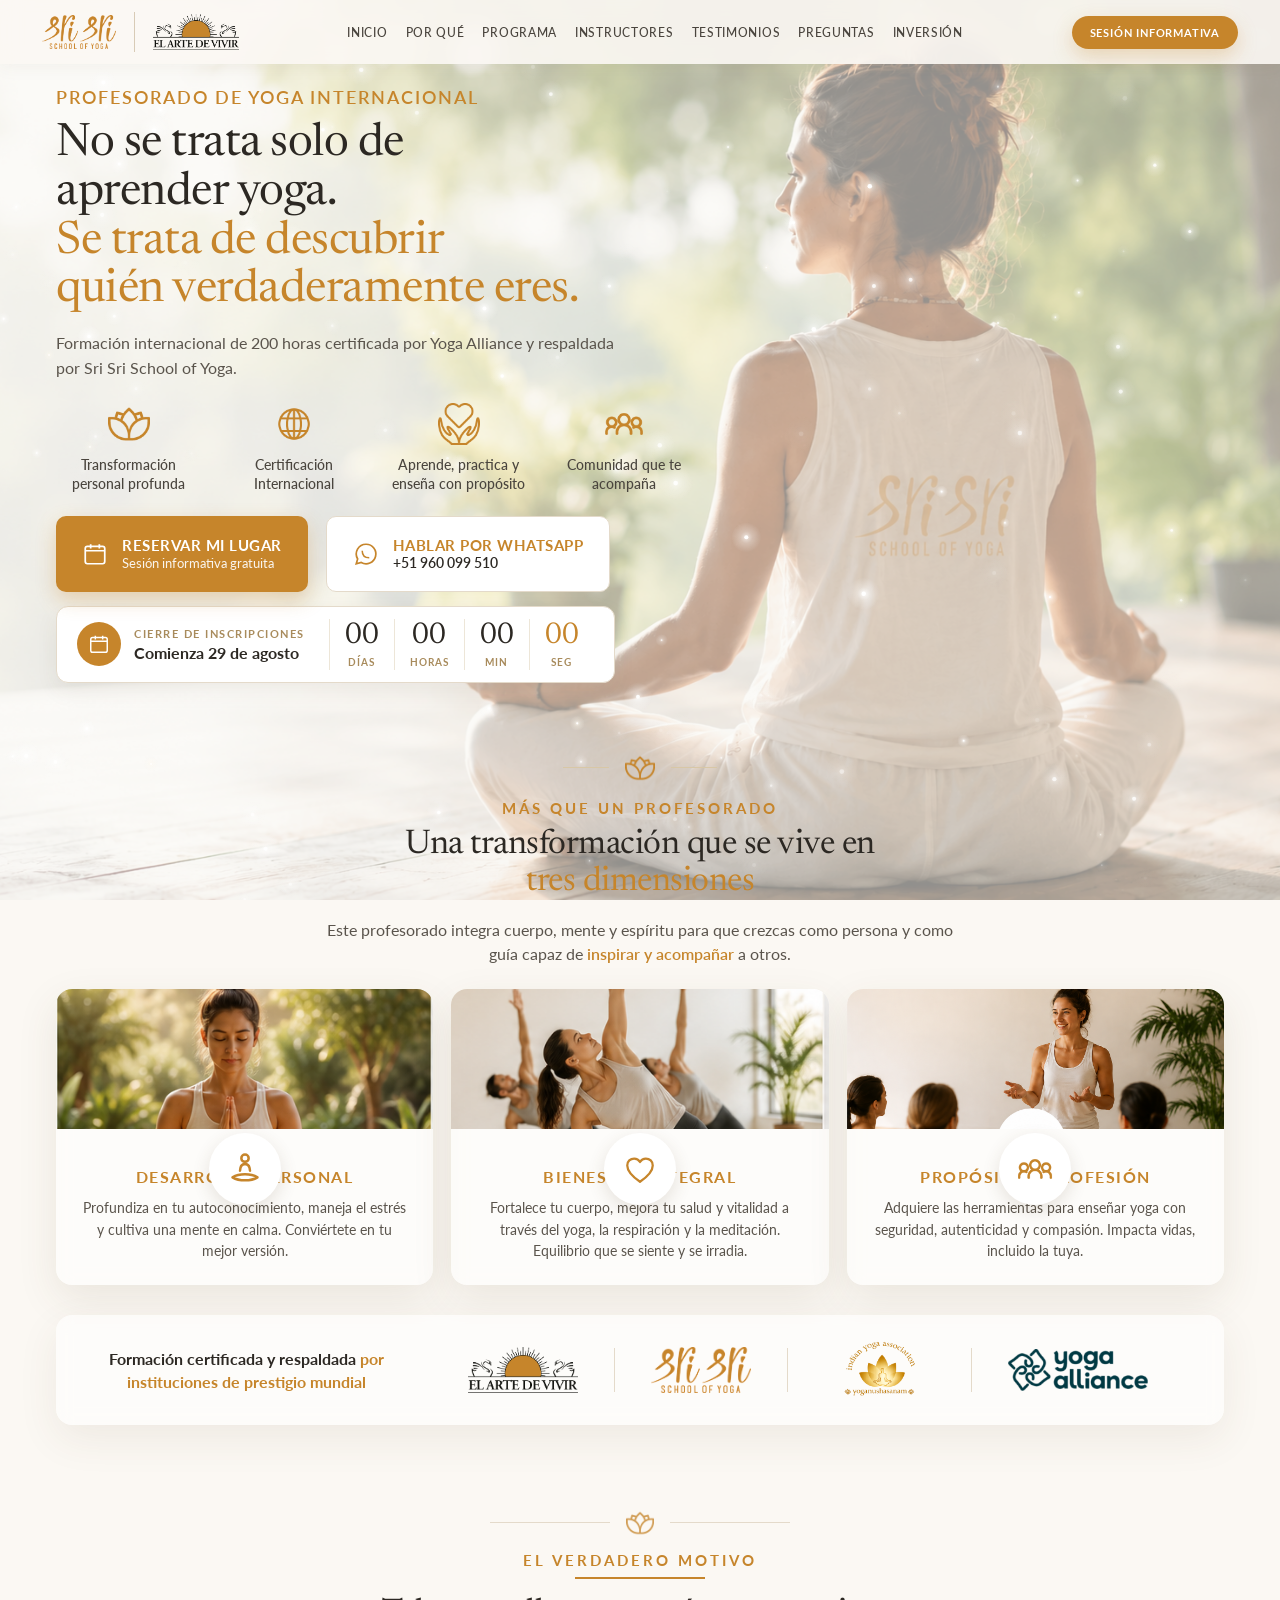
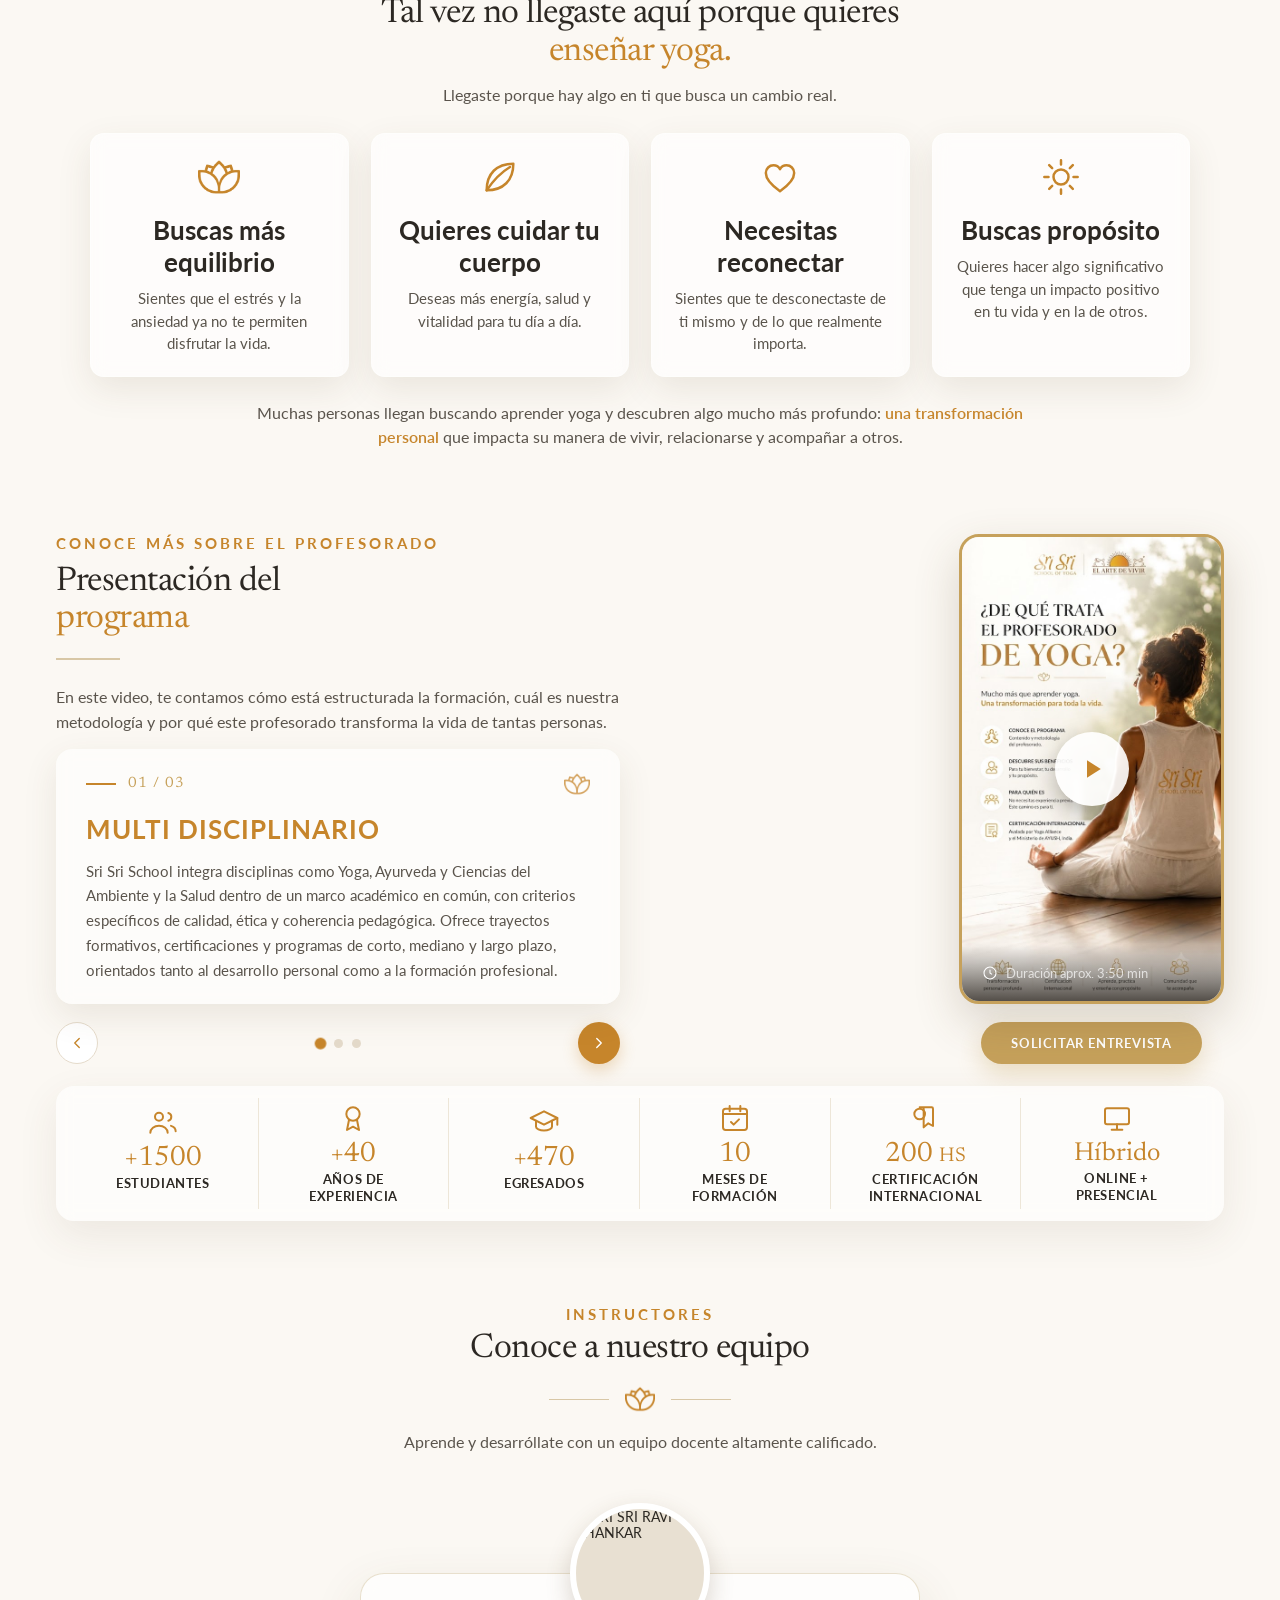
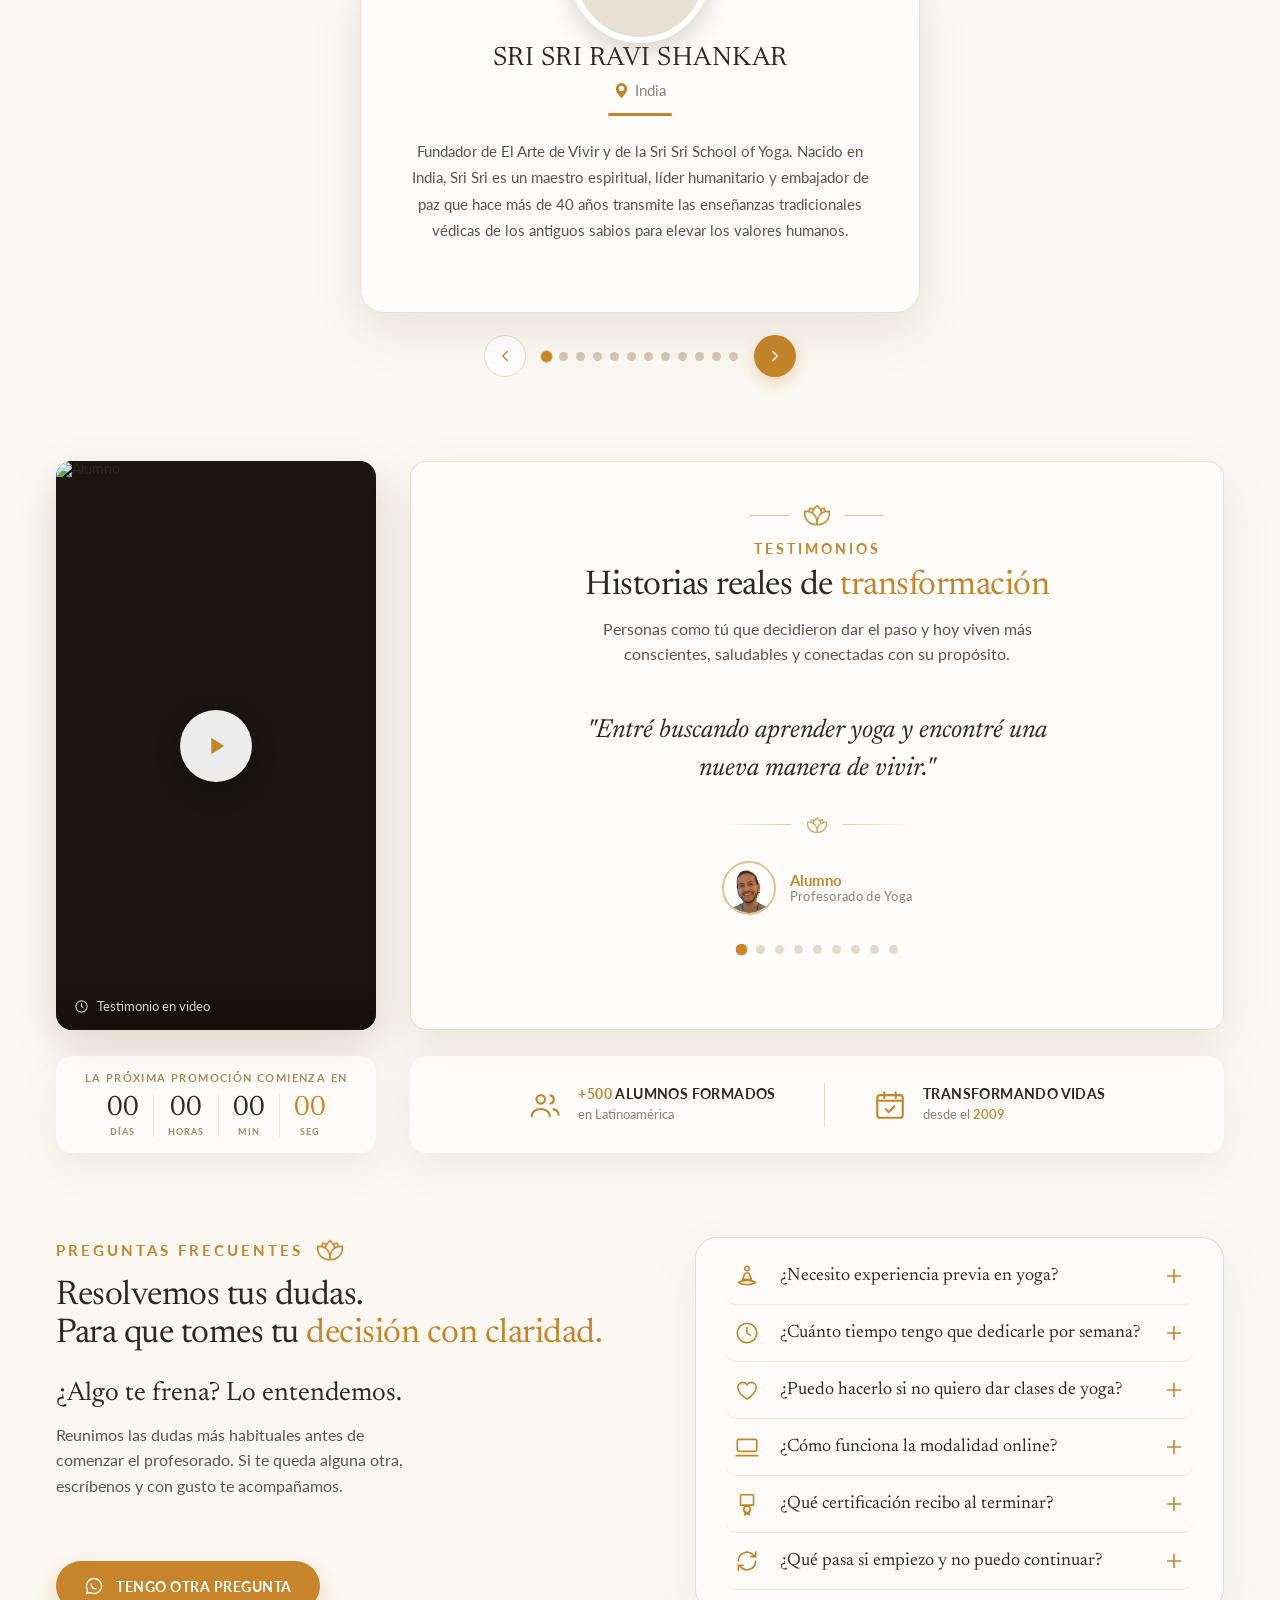
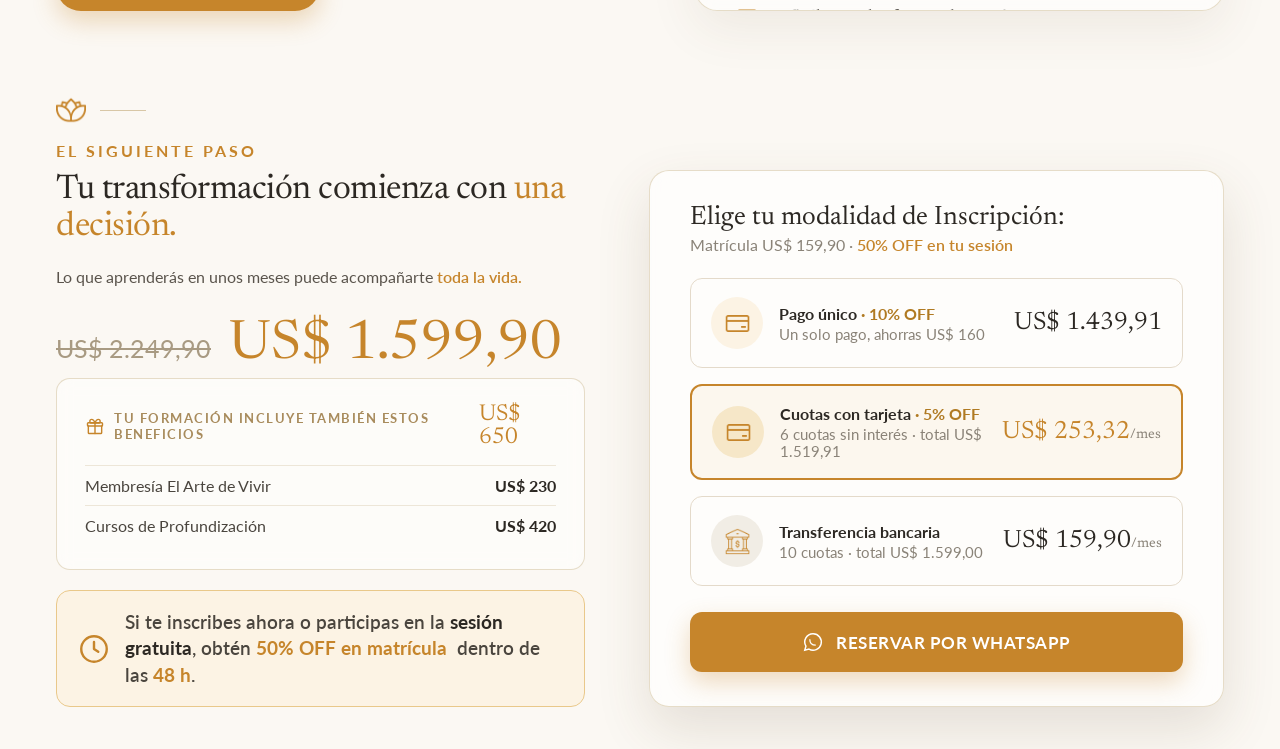
==== index.html @ 7d773d78 "Initial commit: landing page Profesorado de Yoga Sitio estático (HTML/CSS/JS sin build) con landing " ====
<!DOCTYPE html>
<html lang="es">
<head>
<meta charset="utf-8">
<meta name="viewport" content="width=device-width, initial-scale=1">
<title>Profesorado de Yoga Internacional — Sri Sri School of Yoga</title>
<meta name="description" content="Formación internacional de 200 horas certificada por Yoga Alliance y respaldada por Sri Sri School of Yoga.">
<link rel="preconnect" href="https://fonts.googleapis.com">
<link rel="preconnect" href="https://fonts.gstatic.com" crossorigin>
<link href="https://fonts.googleapis.com/css2?family=Newsreader:ital,opsz,wght@0,6..72,400;0,6..72,500;1,6..72,400&family=Lato:wght@400;700;900&family=Dancing+Script:wght@600;700&display=swap" rel="stylesheet">
<link rel="stylesheet" href="assets/css/style.css">
</head>
<body>
<div aria-hidden="true" class="bg-fixed">
  <video class="bg-video" autoplay loop muted playsinline poster="assets/images/fondo-mujer.png" src="assets/video/mujer-loop.mp4"></video>
  <div class="bg-overlay"></div>
</div>
<canvas id="particle-bg"></canvas>

<!-- NAV -->
<nav class="site-nav">
  <div class="nav-brand" data-nav="__home">
    <img src="assets/images/logo-gold.png" alt="Sri Sri School of Yoga" class="nav-logo-main">
    <span class="nav-logo-extra nav-divider"></span>
    <img class="nav-logo-extra" src="assets/images/arte-de-vivir.png" alt="El Arte de Vivir">
  </div>
  <div class="nav-links">
    <a href="#" class="nav-link" data-nav="__home">Inicio</a>
    <a href="#" class="nav-link" data-nav="El verdadero motivo">POR QUÉ</a>
    <a href="#" class="nav-link" data-nav="Presentación del programa">PROGRAMA</a>
    <a href="#" class="nav-link" data-nav="Instructores">INSTRUCTORES</a>
    <a href="#" class="nav-link" data-nav="Testimonios">TESTIMONIOS</a>
    <a href="#" class="nav-link" data-nav="Preguntas">Preguntas</a>
    <a href="#" class="nav-link" data-nav="Precios">INVERSIÓN</a>
  </div>
  <a href="#" class="nav-cta" data-action="open-form">SESIÓN INFORMATIVA</a>
  <button class="nav-hamburger" data-action="toggle-menu" aria-label="Menú">
    <svg width="22" height="22" viewBox="0 0 24 24" fill="none" stroke="#2C2823" stroke-width="1.9" stroke-linecap="round"><path d="M4 7h16M4 12h16M4 17h16"></path></svg>
  </button>
</nav>

<!-- MENÚ MOBILE -->
<div class="mobile-menu" id="mobile-menu">
  <button class="mobile-close" data-action="toggle-menu" aria-label="Cerrar">
    <svg width="22" height="22" viewBox="0 0 24 24" fill="none" stroke="#2C2823" stroke-width="1.9" stroke-linecap="round"><path d="M6 6l12 12M18 6L6 18"></path></svg>
  </button>
  <img src="assets/images/logo-gold.png" alt="Sri Sri School of Yoga" class="mobile-logo">
  <a href="#" class="mobile-link" data-nav="__home">Inicio</a>
  <a href="#" class="mobile-link" data-nav="El verdadero motivo">Por qué</a>
  <a href="#" class="mobile-link" data-nav="Presentación del programa">Programa</a>
  <a href="#" class="mobile-link" data-nav="Instructores">Instructores</a>
  <a href="#" class="mobile-link" data-nav="Testimonios">Testimonios</a>
  <a href="#" class="mobile-link" data-nav="Preguntas">Preguntas</a>
  <a href="#" class="mobile-link" data-nav="Precios">Inversión</a>
  <a href="#" class="mobile-cta" data-action="open-form">Quiero postular</a>
</div>

<!-- HERO -->
<header class="hero" data-panel="hero">
  <div class="hero-pad">
    <p class="hero-anim hero-eyebrow">PROFESORADO DE YOGA  INTERNACIONAL</p>
    <h1 class="hero-anim hero-title">
      No se trata solo de<br>
      aprender yoga.<br>
      <span class="accent">Se trata de descubrir<br>
        quién verdaderamente eres.</span>
    </h1>
    <p class="hero-anim hero-sub">
      Formación internacional de 200 horas certificada por Yoga Alliance y respaldada por Sri Sri School of Yoga.
    </p>
    <div class="hero-anim hero-benefits">
      <div class="hero-benefit">
        <img src="assets/images/loto.png" alt="">
        <p>Transformación personal profunda</p>
      </div>
      <div class="hero-benefit">
        <img src="assets/images/globo.png" alt="">
        <p>Certificación Internacional</p>
      </div>
      <div class="hero-benefit">
        <img src="assets/images/amor-cuidado.png" alt="">
        <p>Aprende, practica y enseña con propósito</p>
      </div>
      <div class="hero-benefit">
        <img src="assets/images/comunidad.png" alt="">
        <p>Comunidad que te acompaña</p>
      </div>
    </div>
    <div class="hero-actions-wrap">
      <div class="hero-anim hero-actions">
        <a href="#" class="hero-btn-primary" data-action="open-form">
          <svg width="26" height="26" viewBox="0 0 24 24" fill="none" stroke="#fff" stroke-width="1.6"><rect x="3" y="5" width="18" height="16" rx="2"></rect><path d="M3 9h18M8 3v4M16 3v4"></path></svg>
          <span class="hero-btn-text"><strong>RESERVAR MI LUGAR</strong><span>Sesión informativa gratuita</span></span>
        </a>
        <a href="https://wa.me/51960099510?text=Hola,%20quiero%20información%20sobre%20el%20Profesorado%20de%20Yoga" target="_blank" rel="noopener" class="hero-btn-wa">
          <svg width="26" height="26" viewBox="0 0 24 24" fill="none" stroke="#C6852B" stroke-width="1.6"><path d="M12 3a9 9 0 0 0-7.7 13.6L3 21l4.6-1.2A9 9 0 1 0 12 3z"></path><path d="M8.5 9c0 4 2.5 6.5 6.5 6.5" stroke-width="1.4"></path></svg>
          <span class="hero-btn-text"><strong class="wa-title">HABLAR POR WHATSAPP</strong><span class="wa-num">+51 960 099 510</span></span>
        </a>
      </div>
      <div class="hero-anim hero-cd">
        <div class="cd-label-group">
          <div class="cd-icon">
            <svg width="22" height="22" viewBox="0 0 24 24" fill="none" stroke="#fff" stroke-width="1.6"><rect x="3" y="5" width="18" height="16" rx="2"></rect><path d="M3 9h18M8 3v4M16 3v4"></path></svg>
          </div>
          <div class="cd-label-text">
            <p class="cd-caption">CIERRE DE INSCRIPCIONES</p>
            <p class="cd-date">Comienza 29 de agosto</p>
          </div>
        </div>
        <div class="cd-digits">
          <div class="cd-cell"><div class="cd-num" data-cd="days">--</div><div class="cd-unit">DÍAS</div></div>
          <div class="cd-cell"><div class="cd-num" data-cd="hours">--</div><div class="cd-unit">HORAS</div></div>
          <div class="cd-cell"><div class="cd-num" data-cd="min">--</div><div class="cd-unit">MIN</div></div>
          <div class="cd-cell"><div class="cd-num cd-accent" data-cd="sec">--</div><div class="cd-unit">SEG</div></div>
        </div>
      </div>
    </div>
  </div>
</header>

<!-- SECCIÓN 2 — MÁS QUE UN PROFESORADO -->
<section data-screen-label="El verdadero motivo" class="sec sec-2">
  <div class="sec2-inner">
    <div class="reveal center-head">
      <div class="loto-divider">
        <span class="hline-46"></span>
        <img src="assets/images/loto.png" alt="" class="loto-30">
        <span class="hline-46"></span>
      </div>
      <p class="eyebrow">MÁS QUE UN PROFESORADO</p>
      <h2 class="h2-serif">Una transformación que se vive en<br><span class="accent">tres dimensiones</span></h2>
      <p class="lead">Este profesorado integra cuerpo, mente y espíritu para que crezcas como persona y como guía capaz de <span class="accent-b">inspirar y acompañar</span> a otros.</p>
    </div>
    <div class="cards-3">
      <div class="reveal card-3" data-reveal-delay="0" data-hover="transform: translateY(-8px); box-shadow: 0 22px 54px rgba(90,70,40,0.16);">
        <img src="assets/images/s2-card1.png" alt="" class="card-3-img">
        <div class="card-3-badge">
          <svg width="40" height="40" viewBox="0 0 24 24" fill="none" stroke="#C6852B" stroke-width="1.5" stroke-linecap="round" stroke-linejoin="round"><circle cx="12" cy="5.5" r="2.2"></circle><path d="M12 9c-1.3 0-2.4.9-2.7 2.2L9 13"></path><path d="M12 9c1.3 0 2.4.9 2.7 2.2L15 13"></path><path d="M4.5 17c2-1.2 4.5-1.8 7.5-1.8s5.5.6 7.5 1.8c-2 1.2-4.5 1.8-7.5 1.8s-5.5-.6-7.5-1.8z"></path></svg>
        </div>
        <div class="card-3-body">
          <h3 class="card-3-title">DESARROLLO PERSONAL</h3>
          <p class="card-3-text">Profundiza en tu autoconocimiento, maneja el estrés y cultiva una mente en calma. Conviértete en tu mejor versión.</p>
        </div>
      </div>
      <div class="reveal card-3" data-reveal-delay="140" data-hover="transform: translateY(-8px); box-shadow: 0 22px 54px rgba(90,70,40,0.16);">
        <img src="assets/images/s2-card2.png" alt="" class="card-3-img">
        <div class="card-3-badge">
          <svg width="36" height="36" viewBox="0 0 24 24" fill="none" stroke="#C6852B" stroke-width="1.5" stroke-linecap="round" stroke-linejoin="round"><path d="M12 20.5C7 17 3.5 13.8 3.5 9.6 3.5 6.9 5.6 5 8.1 5c1.7 0 3.1.9 3.9 2.3C12.8 5.9 14.2 5 15.9 5c2.5 0 4.6 1.9 4.6 4.6 0 4.2-3.5 7.4-8.5 10.9z"></path></svg>
        </div>
        <div class="card-3-body">
          <h3 class="card-3-title">BIENESTAR INTEGRAL</h3>
          <p class="card-3-text">Fortalece tu cuerpo, mejora tu salud y vitalidad a través del yoga, la respiración y la meditación. Equilibrio que se siente y se irradia.</p>
        </div>
      </div>
      <div class="reveal card-3" data-reveal-delay="280" data-hover="transform: translateY(-8px); box-shadow: 0 22px 54px rgba(90,70,40,0.16);">
        <img src="assets/images/s2-card3.png" alt="" class="card-3-img">
        <div class="card-3-badge">
          <img src="assets/images/comunidad.png" alt="" class="badge-img">
        </div>
        <div class="card-3-body">
          <h3 class="card-3-title">PROPÓSITO Y PROFESIÓN</h3>
          <p class="card-3-text">Adquiere las herramientas para enseñar yoga con seguridad, autenticidad y compasión. Impacta vidas, incluido la tuya.</p>
        </div>
      </div>
    </div>
    <div class="reveal cert-bar">
      <div class="cert-lead">Formación certificada y respaldada <span class="accent">por instituciones de prestigio mundial</span></div>
      <div class="cert-logos">
        <img src="assets/images/arte-de-vivir.png" alt="El Arte de Vivir" class="cert-logo-46">
        <span class="vline-44"></span>
        <img src="assets/images/logo-gold.png" alt="Sri Sri School of Yoga" class="cert-logo-46">
        <span class="vline-44"></span>
        <img src="assets/images/indian-yoga-association.png" alt="Indian Yoga Association" class="cert-logo-74">
        <span class="vline-44"></span>
        <img src="assets/images/yoga-alliance.webp" alt="Yoga Alliance" class="cert-logo-42">
      </div>
    </div>
  </div>
</section>

<!-- SECCIÓN 3 — EL VERDADERO MOTIVO -->
<section data-screen-label="Motivo profundo" class="sec sec-3">
  <div class="reveal loto-divider loto-divider-wide">
    <span class="hline-120"></span>
    <img src="assets/images/loto.png" alt="" class="loto-28">
    <span class="hline-120"></span>
  </div>
  <div class="reveal sec3-head">
    <p class="eyebrow">EL VERDADERO MOTIVO</p>
    <div class="rule-130"></div>
    <h2 class="h2-serif sec3-h2">Tal vez no llegaste aquí porque quieres <br><span class="accent">enseñar yoga.</span></h2>
    <p class="lead sec3-lead">Llegaste porque hay algo en ti que busca un cambio real.</p>
  </div>
  <div class="cards-4">
    <div class="reveal card-4" data-reveal-delay="0" data-hover="transform: translateY(-8px); box-shadow: 0 22px 54px rgba(90,70,40,0.18);">
      <div class="card-4-icon"><img src="assets/images/loto.png" alt="" class="loto-42"></div>
      <h3 class="card-4-title">Buscas más equilibrio</h3>
      <p class="card-4-text">Sientes que el estrés y la ansiedad ya no te permiten disfrutar la vida.</p>
    </div>
    <div class="reveal card-4" data-reveal-delay="120" data-hover="transform: translateY(-8px); box-shadow: 0 22px 54px rgba(90,70,40,0.18);">
      <div class="card-4-icon"><svg width="40" height="40" viewBox="0 0 24 24" fill="none" stroke="#C6852B" stroke-width="1.5" stroke-linecap="round" stroke-linejoin="round"><path d="M20 4C10 4 4 10 4 20c10 0 16-6 16-16z"></path><path d="M4 20C8 14 13 9 18 6"></path></svg></div>
      <h3 class="card-4-title">Quieres cuidar tu cuerpo</h3>
      <p class="card-4-text">Deseas más energía, salud y vitalidad para tu día a día.</p>
    </div>
    <div class="reveal card-4" data-reveal-delay="240" data-hover="transform: translateY(-8px); box-shadow: 0 22px 54px rgba(90,70,40,0.18);">
      <div class="card-4-icon"><svg width="40" height="40" viewBox="0 0 24 24" fill="none" stroke="#C6852B" stroke-width="1.5" stroke-linecap="round" stroke-linejoin="round"><path d="M12 20.5C7 17 3.5 13.8 3.5 9.6 3.5 6.9 5.6 5 8.1 5c1.7 0 3.1.9 3.9 2.3C12.8 5.9 14.2 5 15.9 5c2.5 0 4.6 1.9 4.6 4.6 0 4.2-3.5 7.4-8.5 10.9z"></path></svg></div>
      <h3 class="card-4-title">Necesitas reconectar</h3>
      <p class="card-4-text">Sientes que te desconectaste de ti mismo y de lo que realmente importa.</p>
    </div>
    <div class="reveal card-4" data-reveal-delay="360" data-hover="transform: translateY(-8px); box-shadow: 0 22px 54px rgba(90,70,40,0.18);">
      <div class="card-4-icon"><svg width="40" height="40" viewBox="0 0 24 24" fill="none" stroke="#C6852B" stroke-width="1.5" stroke-linecap="round" stroke-linejoin="round"><circle cx="12" cy="12" r="4.5"></circle><path d="M12 2v2.5M12 19.5V22M2 12h2.5M19.5 12H22M4.9 4.9l1.8 1.8M17.3 17.3l1.8 1.8M19.1 4.9l-1.8 1.8M6.7 17.3l-1.8 1.8"></path></svg></div>
      <h3 class="card-4-title">Buscas propósito</h3>
      <p class="card-4-text">Quieres hacer algo significativo que tenga un impacto positivo en tu vida y en la de otros.</p>
    </div>
  </div>
  <div class="reveal sec3-foot">
    <p>Muchas personas llegan buscando aprender yoga y descubren algo mucho más profundo: <span class="accent-b">una transformación personal</span> que impacta su manera de vivir, relacionarse y acompañar a otros.</p>
  </div>
</section>

<!-- SECCIÓN 4 — PRESENTACIÓN DEL PROGRAMA (VIDEO) -->
<section data-screen-label="Presentación del programa" class="sec sec-4">
  <div class="sec4-inner">
    <div class="prog-grid">
      <div class="reveal prog-left">
        <p class="eyebrow">CONOCE MÁS SOBRE EL PROFESORADO</p>
        <h2 class="h2-serif prog-h2">Presentación del<br><span class="accent">programa</span></h2>
        <div class="rule-64"></div>
        <p class="prog-intro">En este video, te contamos cómo está estructurada la formación, cuál es nuestra metodología y por qué este profesorado transforma la vida de tantas personas.</p>
        <div class="prog-card-wrap">
          <div class="prog-card">
            <div class="prog-card-head">
              <div class="prog-card-num-wrap">
                <span class="prog-card-tick"></span>
                <span class="prog-card-num" id="prog-num">01 / 03</span>
              </div>
              <img src="assets/images/loto.png" alt="" class="prog-card-loto">
            </div>
            <h3 class="prog-card-title" id="prog-title">MULTI DISCIPLINARIO</h3>
            <p class="prog-card-text" id="prog-body">Sri Sri School integra disciplinas como Yoga, Ayurveda y Ciencias del Ambiente y la Salud dentro de un marco académico en común, con criterios específicos de calidad, ética y coherencia pedagógica. Ofrece trayectos formativos, certificaciones y programas de corto, mediano y largo plazo, orientados tanto al desarrollo personal como a la formación profesional.</p>
          </div>
        </div>
      </div>
      <div class="prog-controls">
        <button class="ctrl-btn ctrl-prev" data-action="prog-prev" data-hover="border-color: #C6852B; background: #FBF6EC;" aria-label="Anterior">
          <svg width="18" height="18" viewBox="0 0 24 24" fill="none" stroke="#C6852B" stroke-width="1.8" stroke-linecap="round" stroke-linejoin="round"><path d="M15 6l-6 6 6 6"></path></svg>
        </button>
        <div class="prog-dots" id="prog-dots"></div>
        <button class="ctrl-btn ctrl-next" data-action="prog-next" data-hover="background: #B57724;" aria-label="Siguiente">
          <svg width="18" height="18" viewBox="0 0 24 24" fill="none" stroke="#fff" stroke-width="1.8" stroke-linecap="round" stroke-linejoin="round"><path d="M9 6l6 6-6 6"></path></svg>
        </button>
      </div>
      <div class="reveal prog-video" id="prog-video" data-reveal-delay="240" data-video-url="https://player.cloudinary.com/embed/?cloud_name=duczzabnr&public_id=SSYS-video_intro_1_-Compresi%C3%B3n_de_v%C3%ADdeo-20260702-121726_t40fb8&autoplay=true&muted=false" data-action="play-prog-video">
        <img src="assets/images/video-poster-programa.png" alt="Video de presentación" class="prog-video-poster">
        <div class="prog-video-play"><div class="prog-play-circle"><svg width="30" height="30" viewBox="0 0 24 24" fill="#C6852B"><path d="M8 5v14l11-7z"></path></svg></div></div>
        <div class="prog-video-caption">
          <div class="prog-video-caption-inner"><svg width="16" height="16" viewBox="0 0 24 24" fill="none" stroke="#fff" stroke-width="1.6"><circle cx="12" cy="12" r="9"></circle><path d="M12 7v5l3 2"></path></svg>Duración aprox. 3:50 min</div>
        </div>
      </div>
      <div class="prog-btn-wrap" id="prog-btn-wrap">
        <a href="https://wa.link/07t7rg" target="_blank" rel="noopener" class="prog-cta" data-hover="transform: translateY(-3px); box-shadow: 0 16px 32px rgba(198,161,91,0.42);">SOLICITAR ENTREVISTA</a>
      </div>
    </div>
    <div class="reveal stats-grid" data-reveal-delay="120">
      <div class="stat-cell">
        <svg width="32" height="32" viewBox="0 0 24 24" fill="none" stroke="#C6852B" stroke-width="1.5" stroke-linecap="round" stroke-linejoin="round"><circle cx="9" cy="8" r="3"></circle><path d="M2.5 20c0-3 2.9-5.2 6.5-5.2S15.5 17 15.5 20"></path><path d="M16 5.2A3 3 0 0 1 16 11"></path><path d="M18 14.9c2.2.6 3.5 2.2 3.5 4.1"></path></svg>
        <div class="stat-num">+1500</div>
        <h4 class="stat-label">ESTUDIANTES</h4>
      </div>
      <div class="stat-cell">
        <svg width="32" height="32" viewBox="0 0 24 24" fill="none" stroke="#C6852B" stroke-width="1.5" stroke-linecap="round" stroke-linejoin="round"><circle cx="12" cy="9" r="5"></circle><path d="M9 13.5L7.5 21 12 18.5 16.5 21 15 13.5"></path></svg>
        <div class="stat-num">+40</div>
        <h4 class="stat-label">AÑOS DE<br>EXPERIENCIA</h4>
      </div>
      <div class="stat-cell">
        <svg width="32" height="32" viewBox="0 0 24 24" fill="none" stroke="#C6852B" stroke-width="1.5" stroke-linecap="round" stroke-linejoin="round"><path d="M12 4L2 9l10 5 10-5-10-5z"></path><path d="M6 11v4.5c0 1.5 2.7 2.8 6 2.8s6-1.3 6-2.8V11"></path><path d="M22 9v5"></path></svg>
        <div class="stat-num">+470</div>
        <h4 class="stat-label">EGRESADOS</h4>
      </div>
      <div class="stat-cell">
        <svg width="32" height="32" viewBox="0 0 24 24" fill="none" stroke="#C6852B" stroke-width="1.5" stroke-linecap="round" stroke-linejoin="round"><rect x="3" y="5" width="18" height="16" rx="2"></rect><path d="M3 9h18M8 3v4M16 3v4"></path><path d="M9 15l2 2 4-4"></path></svg>
        <div class="stat-num">10</div>
        <h4 class="stat-label">MESES DE<br>FORMACIÓN</h4>
      </div>
      <div class="stat-cell">
        <svg width="32" height="32" viewBox="0 0 24 24" fill="none" stroke="#C6852B" stroke-width="1.5" stroke-linecap="round" stroke-linejoin="round"><path d="M8 4h9a1 1 0 0 1 1 1v13l-3.5-2L11 19V5a1 1 0 0 0-1-1z"></path><circle cx="8" cy="9" r="4"></circle></svg>
        <div class="stat-num">200 <span class="stat-num-sm">HS</span></div>
        <h4 class="stat-label">CERTIFICACIÓN<br>INTERNACIONAL</h4>
      </div>
      <div class="stat-cell stat-cell-last">
        <svg width="32" height="32" viewBox="0 0 24 24" fill="none" stroke="#C6852B" stroke-width="1.5" stroke-linecap="round" stroke-linejoin="round"><rect x="3" y="4" width="18" height="12" rx="1.5"></rect><path d="M8 20h8M12 16v4"></path></svg>
        <div class="stat-num stat-num-hibrido">Híbrido</div>
        <h4 class="stat-label">ONLINE +<br>PRESENCIAL</h4>
      </div>
    </div>
  </div>
</section>

<!-- INSTRUCTORES -->
<section data-screen-label="Instructores" class="sec sec-inst">
  <div class="reveal center-head inst-head">
    <p class="eyebrow">INSTRUCTORES</p>
    <h2 class="h2-serif">Conoce a nuestro equipo</h2>
    <div class="loto-divider inst-loto">
      <span class="hline-60"></span>
      <img src="assets/images/loto.png" alt="" class="loto-30">
      <span class="hline-60"></span>
    </div>
    <p class="lead inst-lead">Aprende y desarróllate con un equipo docente altamente calificado.</p>
  </div>
  <div class="reveal inst-carousel" id="inst-carousel" data-reveal-delay="120">
    <div class="inst-card-wrap">
      <div class="inst-photo"><img id="inst-foto" alt=""></div>
      <div class="inst-card">
        <h3 class="inst-name" id="inst-name"></h3>
        <div class="inst-pais">
          <svg width="15" height="15" viewBox="0 0 16 16" fill="#C6852B"><path d="M8 16s6-5.686 6-10A6 6 0 1 0 2 6c0 4.314 6 10 6 10zm0-7.5A2.5 2.5 0 1 1 8 3a2.5 2.5 0 0 1 0 5.5z"></path></svg>
          <span id="inst-pais"></span>
        </div>
        <div class="inst-rule"></div>
        <p class="inst-bio" id="inst-bio"></p>
      </div>
    </div>
    <div class="inst-controls">
      <button class="ctrl-btn ctrl-prev" data-action="inst-prev" data-hover="border-color: #C6852B; background: #FBF6EC;" aria-label="Anterior">
        <svg width="18" height="18" viewBox="0 0 24 24" fill="none" stroke="#C6852B" stroke-width="1.8" stroke-linecap="round" stroke-linejoin="round"><path d="M15 6l-6 6 6 6"></path></svg>
      </button>
      <div class="inst-dots" id="inst-dots"></div>
      <button class="ctrl-btn ctrl-next" data-action="inst-next" data-hover="background: #B57724;" aria-label="Siguiente">
        <svg width="18" height="18" viewBox="0 0 24 24" fill="none" stroke="#fff" stroke-width="1.8" stroke-linecap="round" stroke-linejoin="round"><path d="M9 6l6 6-6 6"></path></svg>
      </button>
    </div>
  </div>
</section>

<!-- TESTIMONIOS -->
<section data-screen-label="Testimonios" class="sec sec-tsm">
  <div class="tsm-inner">
    <div class="reveal tsm-grid" data-reveal-delay="120">
      <div class="tsm-video" id="tsm-video">
        <img class="tsm-poster" id="tsm-poster" alt="">
        <div class="tsm-play" data-action="play-tsm">
          <div class="tsm-play-circle" data-hover="transform: scale(1.08);"><svg width="28" height="28" viewBox="0 0 24 24" fill="#C6852B"><path d="M8 5v14l11-7z"></path></svg></div>
        </div>
        <div class="tsm-video-caption"><svg width="15" height="15" viewBox="0 0 24 24" fill="none" stroke="#fff" stroke-width="1.6"><circle cx="12" cy="12" r="9"></circle><path d="M12 7v5l3 2"></path></svg>Testimonio en video</div>
      </div>
      <div class="tsm-card">
        <div class="tsm-card-head">
          <div class="loto-divider tsm-loto">
            <span class="hline-40"></span>
            <img src="assets/images/loto.png" alt="" class="loto-26">
            <span class="hline-40"></span>
          </div>
          <p class="eyebrow tsm-eyebrow">TESTIMONIOS</p>
          <h2 class="h2-serif tsm-h2">Historias reales de <span class="accent">transformación</span></h2>
          <p class="lead tsm-lead">Personas como tú que decidieron dar el paso y hoy viven más conscientes, saludables y conectadas con su propósito.</p>
        </div>
        <p class="tsm-quote" id="tsm-quote"></p>
        <div class="loto-divider tsm-quote-div">
          <span class="hline-grad-r"></span>
          <img src="assets/images/loto.png" alt="" class="loto-20">
          <span class="hline-grad-l"></span>
        </div>
        <div class="tsm-person">
          <img class="tsm-avatar" id="tsm-avatar" alt="">
          <div class="tsm-person-text">
            <span class="tsm-name" id="tsm-name"></span>
            <span class="tsm-cargo" id="tsm-cargo"></span>
          </div>
        </div>
        <div class="tsm-dots" id="tsm-dots"></div>
      </div>
    </div>
    <div class="reveal tsm-data" data-reveal-delay="220">
      <div class="tsm-cd">
        <p class="tsm-cd-caption">LA PRÓXIMA PROMOCIÓN COMIENZA EN</p>
        <div class="tsm-cd-row">
          <div class="tsm-cd-cell"><div class="tsm-cd-num" data-cd="days">--</div><div class="tsm-cd-unit">DÍAS</div></div>
          <div class="tsm-cd-sep"></div>
          <div class="tsm-cd-cell"><div class="tsm-cd-num" data-cd="hours">--</div><div class="tsm-cd-unit">HORAS</div></div>
          <div class="tsm-cd-sep"></div>
          <div class="tsm-cd-cell"><div class="tsm-cd-num" data-cd="min">--</div><div class="tsm-cd-unit">MIN</div></div>
          <div class="tsm-cd-sep"></div>
          <div class="tsm-cd-cell"><div class="tsm-cd-num tsm-cd-accent" data-cd="sec">--</div><div class="tsm-cd-unit">SEG</div></div>
        </div>
      </div>
      <div class="tsm-metrics">
        <div class="tsm-metric">
          <svg width="34" height="34" viewBox="0 0 24 24" fill="none" stroke="#C6852B" stroke-width="1.5" stroke-linecap="round" stroke-linejoin="round"><circle cx="9" cy="8" r="3"></circle><path d="M2.5 20c0-3 2.9-5.2 6.5-5.2S15.5 17 15.5 20"></path><path d="M16 5.2A3 3 0 0 1 16 11"></path><path d="M18 14.9c2.2.6 3.5 2.2 3.5 4.1"></path></svg>
          <div class="tsm-metric-text"><p class="tsm-metric-title"><span class="accent">+500</span> ALUMNOS FORMADOS</p><p class="tsm-metric-sub">en Latinoamérica</p></div>
        </div>
        <span class="vline-44"></span>
        <div class="tsm-metric">
          <svg width="34" height="34" viewBox="0 0 24 24" fill="none" stroke="#C6852B" stroke-width="1.5" stroke-linecap="round" stroke-linejoin="round"><rect x="3" y="5" width="18" height="16" rx="2"></rect><path d="M3 9h18M8 3v4M16 3v4"></path><path d="M9 15l2 2 4-4"></path></svg>
          <div class="tsm-metric-text"><p class="tsm-metric-title">TRANSFORMANDO VIDAS</p><p class="tsm-metric-sub">desde el <span class="accent-b">2009</span></p></div>
        </div>
      </div>
    </div>
  </div>
</section>

<!-- PREGUNTAS FRECUENTES -->
<section data-screen-label="Preguntas" class="sec sec-faq">
  <div class="faq-grid">
    <div class="reveal faq-left">
      <div class="faq-eyebrow-row">
        <p class="eyebrow faq-eyebrow">PREGUNTAS FRECUENTES</p>
        <img src="assets/images/loto.png" alt="" class="loto-26">
      </div>
      <h2 class="h2-serif faq-h2">Resolvemos tus dudas.<br>Para que tomes tu <span class="accent">decisión con claridad.</span></h2>
      <h3 class="faq-sub">¿Algo te frena? Lo entendemos.</h3>
      <p class="faq-text">Reunimos las dudas más habituales antes de comenzar el profesorado. Si te queda alguna otra, escríbenos y con gusto te acompañamos.</p>
      <a href="https://wa.me/51960099510?text=Hola,%20quiero%20información%20sobre%20el%20Profesorado%20de%20Yoga" target="_blank" rel="noopener" class="faq-wa" data-hover="transform: translateY(-3px); box-shadow: 0 16px 32px rgba(198,133,43,0.42);">
        <svg width="20" height="20" viewBox="0 0 24 24" fill="none" stroke="#fff" stroke-width="1.6"><path d="M12 3a9 9 0 0 0-7.7 13.6L3 21l4.6-1.2A9 9 0 1 0 12 3z"></path><path d="M8.5 9c0 4 2.5 6.5 6.5 6.5" stroke-width="1.4"></path></svg>
        TENGO OTRA PREGUNTA
      </a>
    </div>
    <div class="reveal faq-right" data-reveal-delay="140">
      <div class="faq-scroll" id="faq-list"></div>
    </div>
  </div>
</section>

<!-- PRECIOS -->
<section data-screen-label="Precios" class="sec sec-precios">
  <div class="precios-grid">
    <div class="reveal precios-left">
      <div class="precios-loto"><img src="assets/images/loto.png" alt="" class="loto-30"><span class="hline-46"></span></div>
      <p class="eyebrow">EL SIGUIENTE PASO</p>
      <h2 class="h2-serif precios-h2">Tu transformación comienza con <span class="accent">una decisión.</span></h2>
      <p class="precios-sub">Lo que aprenderás en unos meses puede acompañarte <span class="accent-b">toda la vida.</span></p>
      <div class="precios-price">
        <span class="price-old">US$ 2.249,90</span>
        <span class="price-new">US$ 1.599,90</span>
      </div>
      <div class="bonos-box">
        <div class="bonos-head">
          <div class="bonos-head-left"><svg width="20" height="20" viewBox="0 0 24 24" fill="none" stroke="#C6852B" stroke-width="1.7" stroke-linecap="round" stroke-linejoin="round" class="ico-shrink"><rect x="3" y="8" width="18" height="4" rx="1"></rect><path d="M4 12v8a1 1 0 0 0 1 1h14a1 1 0 0 0 1-1v-8"></path><path d="M12 8v13"></path><path d="M12 8S10.5 4 8 4a2.2 2.2 0 0 0 0 4.4h4z"></path><path d="M12 8s1.5-4 4-4a2.2 2.2 0 0 1 0 4.4h-4z"></path></svg><p class="bonos-caption">TU FORMACIÓN INCLUYE TAMBIÉN ESTOS BENEFICIOS</p></div>
          <span class="bonos-total">US$ 650</span>
        </div>
        <div class="bono-row"><span>Membresía El Arte de Vivir</span><span class="bono-val">US$ 230</span></div>
        <div class="bono-row"><span>Cursos de Profundización</span><span class="bono-val">US$ 420</span></div>
      </div>
      <div class="oferta-box">
        <svg width="34" height="34" viewBox="0 0 24 24" fill="none" stroke="#C6852B" stroke-width="1.7" stroke-linecap="round" stroke-linejoin="round" class="ico-shrink"><circle cx="12" cy="12" r="9"></circle><path d="M12 7v5l3 2"></path></svg>
        <p class="oferta-text">Si te inscribes ahora o participas en la <strong class="oferta-strong">sesión gratuita</strong>, obtén <strong class="accent">50% OFF en matrícula&nbsp;</strong> dentro de las <strong class="accent">48 h</strong>.</p>
      </div>
    </div>
    <div class="reveal precios-right" data-reveal-delay="160">
      <h3 class="precios-right-title">Elige tu modalidad de Inscripción:</h3>
      <p class="precios-right-sub">Matrícula US$ 159,90 · <span class="accent-b">50% OFF en tu sesión</span></p>
      <div class="pay-list">
        <div class="pay-row">
          <span class="pay-ico pay-ico-cream"><img src="assets/images/tarjeta.png" alt="" class="pay-ico-img"></span>
          <div class="pay-row-text">
            <p class="pay-row-title">Pago único <span class="pay-off">· 10% OFF</span></p>
            <p class="pay-row-sub">Un solo pago, ahorras US$ 160</p>
          </div>
          <span class="pay-price">US$ 1.439,91</span>
        </div>
        <div class="pay-row pay-row-featured">
          <span class="pay-ico pay-ico-gold"><img src="assets/images/tarjeta.png" alt="" class="pay-ico-img"></span>
          <div class="pay-row-text">
            <p class="pay-row-title">Cuotas con tarjeta <span class="pay-off">· 5% OFF</span></p>
            <p class="pay-row-sub">6 cuotas sin interés · total US$ 1.519,91</p>
          </div>
          <span class="pay-price accent">US$ 253,32<span class="pay-price-sm">/mes</span></span>
        </div>
        <div class="pay-row">
          <span class="pay-ico pay-ico-grey"><img src="assets/images/bancario.png" alt="" class="pay-ico-img"></span>
          <div class="pay-row-text">
            <p class="pay-row-title">Transferencia bancaria</p>
            <p class="pay-row-sub">10 cuotas · total US$ 1.599,00</p>
          </div>
          <span class="pay-price">US$ 159,90<span class="pay-price-sm">/mes</span></span>
        </div>
      </div>
      <a href="https://wa.link/07t7rg" target="_blank" rel="noopener" class="precios-cta" data-hover="background: #B57724;">
        <svg width="22" height="22" viewBox="0 0 24 24" fill="none" stroke="#fff" stroke-width="1.6"><path d="M12 3a9 9 0 0 0-7.7 13.6L3 21l4.6-1.2A9 9 0 1 0 12 3z"></path><path d="M8.5 9c0 4 2.5 6.5 6.5 6.5" stroke-width="1.4"></path></svg>
        RESERVAR POR WHATSAPP
      </a>
    </div>
  </div>
</section>

<!-- MODAL INSCRIPCIÓN -->
<div class="modal-backdrop" id="form-modal" data-action="close-form">
  <div class="modal-card" id="modal-card">
    <div class="modal-head">
      <p class="modal-kicker">PROFESORADO DE YOGA — 200 HORAS</p>
      <h2 class="modal-title">Reserva tu lugar</h2>
      <p class="modal-hl">🔥 Participa en la sesión y accede a beneficios exclusivos.</p>
      <p class="modal-sub">Duración 40 min · Sin costo · Por Zoom</p>
      <a href="#" class="modal-x" data-action="close-form">×</a>
    </div>
    <form class="modal-form" id="reg-form">
      <label class="field">Nombre
        <input type="text" name="nombre" required placeholder="Tu nombre completo">
      </label>
      <label class="field">WhatsApp
        <input type="tel" name="telefono" required placeholder="+51 999 999 999">
      </label>
      <label class="field">Correo
        <input type="email" name="email" required placeholder="tucorreo@ejemplo.com">
      </label>
      <label class="field">Ciudad / País
        <input type="text" name="ciudad" required placeholder="Lima, Perú">
      </label>
      <label class="field">¿Practicas yoga actualmente?
        <select name="practica" required>
          <option value="" disabled selected>Selecciona una opción</option>
          <option value="Sí, con regularidad">Sí, con regularidad</option>
          <option value="Sí, ocasionalmente">Sí, ocasionalmente</option>
          <option value="No, pero quiero empezar">No, pero quiero empezar</option>
        </select>
      </label>
      <label class="field">¿Cuál es tu principal motivación para realizar este profesorado?
        <textarea name="motivacion" required rows="3" placeholder="Cuéntanos brevemente..."></textarea>
      </label>
      <label class="field">¿Estás en condiciones de invertir en tu formación durante los próximos meses?
        <select name="inversion" required>
          <option value="" disabled selected>Selecciona una opción</option>
          <option value="Sí">Sí</option>
          <option value="Sí, con plan de pagos">Sí, con plan de pagos</option>
          <option value="Aún lo estoy evaluando">Aún lo estoy evaluando</option>
        </select>
      </label>
      <div class="modal-confirm">
        <p class="modal-confirm-title">Para reservar mi lugar, confirmo que:</p>
        <label class="check-line"><input type="checkbox" required>He leído la información del Profesorado (contenido, inversión y bonificaciones).</label>
        <label class="check-line"><input type="checkbox" required>Me comprometo a asistir puntualmente.</label>
      </div>
      <button type="submit" class="modal-submit" id="modal-submit">QUIERO MI LUGAR</button>
      <p class="modal-error" id="modal-error" hidden></p>
      <p class="modal-note">Nos comunicaremos contigo en menos de 24 horas.</p>
      <p class="modal-legal">Estas sesiones están dirigidas a personas con un interés genuino en participar del Profesorado. Para una mejor coordinación, te pedimos confirmar tu asistencia únicamente si realmente tienes la intención de asistir. Si no es así, por favor no te registres. ¡Gracias por tu comprensión!</p>
    </form>
    <div class="modal-success" id="form-success" hidden>
      <div class="modal-success-ico"><svg width="34" height="34" viewBox="0 0 24 24" fill="none" stroke="#C6852B" stroke-width="2"><path d="M5 12l5 5L20 6"></path></svg></div>
      <h2 class="modal-success-title">¡Gracias, <span id="success-name"></span>!</h2>
      <p class="modal-success-text">Recibimos tu solicitud. Un asesor de Sri Sri School of Yoga te contactará muy pronto.</p>
      <a href="#" class="modal-success-btn" data-action="close-form">Cerrar</a>
    </div>
  </div>
</div>

<script src="assets/js/script.js" defer></script>
</body>
</html>
---- assets/css/style.css ----
/* ==========================================================================
   Profesorado de Yoga — Sri Sri School of Yoga
   Hoja de estilos principal
   ========================================================================== */

*, *::before, *::after { box-sizing: border-box; }
html { scroll-behavior: smooth; }
body {
  margin: 0;
  font-family: 'Lato', sans-serif;
  color: #2C2823;
  background: #FBF8F3;
  -webkit-font-smoothing: antialiased;
}
img { max-width: 100%; }

.accent { color: #C6852B; }
.accent-b { color: #C6852B; font-weight: 600; }

/* ---------- Fondo (video + partículas) ---------- */
.bg-fixed { position: fixed; inset: 0; z-index: 0; pointer-events: none; overflow: hidden; background: #FBF8F3; }
.bg-video { position: absolute; inset: 0; width: 100%; height: 100%; object-fit: cover; object-position: center; }
.bg-overlay { position: absolute; inset: 0; background: rgba(250,248,243,0.58); }
#particle-bg { position: fixed; inset: 0; width: 100%; height: 100%; pointer-events: none; z-index: 1; }

/* ---------- Navegación ---------- */
.site-nav {
  display: flex; align-items: center; justify-content: space-between;
  padding: 18px 56px; position: fixed; top: 0; left: 0; right: 0; z-index: 100;
  background: rgba(251,248,243,0.9); backdrop-filter: blur(10px);
  box-shadow: 0 2px 18px rgba(90,70,40,0.06);
}
.nav-brand { display: flex; align-items: center; gap: 18px; line-height: 1; cursor: pointer; }
.nav-logo-main { height: 40px; width: auto; display: block; }
.nav-divider { width: 1px; height: 40px; background: #D8CBB6; }
img.nav-logo-extra { height: 42px; width: auto; display: block; }
.nav-links { display: flex; align-items: center; justify-content: center; gap: 22px; flex: 1; min-width: 0; }
.nav-link {
  color: #4A453E; font-size: 13px; font-weight: 500; text-decoration: none;
  text-transform: uppercase; letter-spacing: 0.7px; cursor: pointer;
}
.nav-cta {
  display: inline-flex; align-items: center; justify-content: center; gap: 9px;
  background: #C6852B; color: #fff; font-size: 12px; font-weight: 700; letter-spacing: 0.8px;
  text-transform: uppercase; padding: 12px 22px; border-radius: 30px; text-decoration: none;
  box-shadow: 0 8px 20px rgba(198,133,43,0.28); cursor: pointer;
  transition: transform 0.3s ease, box-shadow 0.3s ease; white-space: nowrap;
}
.nav-cta:hover { transform: translateY(-2px); box-shadow: 0 12px 26px rgba(198,133,43,0.38); }
.nav-hamburger {
  display: none; align-items: center; justify-content: center; width: 44px; height: 44px;
  border-radius: 10px; border: 1.5px solid #E4DACA; background: #fff; cursor: pointer;
  margin-left: 12px; flex-shrink: 0;
}

/* ---------- Menú mobile ---------- */
.mobile-menu {
  display: none; position: fixed; inset: 0; z-index: 101;
  background: rgba(251,248,243,0.98); backdrop-filter: blur(10px);
  flex-direction: column; align-items: center; justify-content: center; gap: 4px;
}
.mobile-menu.open { display: flex; }
.mobile-close {
  position: absolute; top: 18px; right: 18px; width: 44px; height: 44px; border-radius: 10px;
  border: 1.5px solid #E4DACA; background: #fff; cursor: pointer;
  display: flex; align-items: center; justify-content: center;
}
.mobile-logo { height: 46px; width: auto; margin-bottom: 22px; }
.mobile-link {
  color: #2C2823; font-size: 19px; font-weight: 600; text-decoration: none;
  text-transform: uppercase; letter-spacing: 1.5px; padding: 13px 20px; white-space: nowrap;
}
.mobile-cta {
  margin-top: 20px; display: inline-flex; align-items: center; gap: 9px;
  background: #C6852B; color: #fff; font-size: 15px; font-weight: 700; letter-spacing: 0.8px;
  text-transform: uppercase; padding: 15px 30px; border-radius: 30px; text-decoration: none;
  box-shadow: 0 8px 20px rgba(198,133,43,0.28);
}

/* ---------- Animaciones de entrada ---------- */
.hero-anim { opacity: 0; transform: translateY(24px); transition: opacity 1s cubic-bezier(0.22,1,0.36,1), transform 1s cubic-bezier(0.22,1,0.36,1); }
.hero-anim.revealed { opacity: 1; transform: none; }
.reveal { opacity: 0; transform: translateY(34px); transition: opacity 1.1s cubic-bezier(0.22,1,0.36,1), transform 1.1s cubic-bezier(0.22,1,0.36,1); }
.reveal.revealed { opacity: 1; transform: none; }

/* ---------- Hero ---------- */
.hero {
  width: 100%; min-height:85vh; padding-top: 78px; background: transparent;
  position: relative; z-index: 2; overflow-x: hidden; display: flex; flex-direction: column;
}
.hero-pad { position: relative; z-index: 3; max-width: 720px; padding: 18px 56px; flex: 1; display: flex; flex-direction: column; justify-content: center; }
.hero-eyebrow { color: #C6852B; font-size: 18px; font-weight: 600; letter-spacing: 2px; margin: 0 0 12px; text-align: left; }
.hero-title { font-family: 'Newsreader', serif; font-weight: 400; font-size: 52px; line-height: 1.06; margin: 0; color: #2C2823; letter-spacing: -0.5px; }
.hero-sub { font-size: 18px; line-height: 1.55; color: #5A544C; max-width: 560px; margin: 16px 0 0; }
.hero-benefits { display: grid; grid-template-columns: repeat(4, 1fr); gap: 20px; margin: 22px 0 0; max-width: 640px; }
.hero-benefit { display: flex; flex-direction: column; align-items: center; text-align: center; }
.hero-benefit img { width: 42px; height: 42px; object-fit: contain; }
.hero-benefit p { font-size: 14px; line-height: 1.4; color: #4A453E; margin: 10px 0 0; font-weight: 500; }
.hero-actions-wrap { width: fit-content; margin: 22px 0 0; }
.hero-actions { display: flex; gap: 18px; flex-wrap: wrap; align-items: stretch; }
.hero-btn-primary {
  display: flex; align-items: center; gap: 14px; background: #C6852B; color: #fff;
  padding: 0 26px; min-height: 76px; border-radius: 10px; text-decoration: none;
  box-shadow: 0 8px 20px rgba(198,133,43,0.30); cursor: pointer;
}
.hero-btn-wa {
  display: flex; align-items: center; gap: 14px; background: #fff; color: #2C2823;
  padding: 0 26px; min-height: 76px; border-radius: 10px; text-decoration: none;
  border: 1.5px solid #E4DACA; cursor: pointer;
}
.hero-btn-text { display: flex; flex-direction: column; line-height: 1.25; }
.hero-btn-primary .hero-btn-text strong { font-size: 15px; font-weight: 700; letter-spacing: 0.5px; }
.hero-btn-primary .hero-btn-text span { font-size: 13px; opacity: 0.92; }
.wa-title { font-size: 15px; font-weight: 700; letter-spacing: 0.5px; color: #C6852B; white-space: nowrap; }
.wa-num { font-size: 14px; color: #2C2823; font-weight: 600; }
.hero-cd {
  display: flex; align-items: center; gap: 20px; margin: 14px 0 0; background: #fff;
  border: 1.5px solid #E4DACA; border-radius: 12px; padding: 12px 20px;
  box-shadow: 0 8px 22px rgba(90,70,40,0.07); width: fit-content;
}
.cd-label-group { display: flex; align-items: center; gap: 13px; padding-right: 4px; }
.cd-icon { width: 44px; height: 44px; border-radius: 50%; background: #C6852B; display: flex; align-items: center; justify-content: center; flex-shrink: 0; }
.cd-label-text { line-height: 1.2; }
.cd-caption { margin: 0; font-size: 11px; letter-spacing: 1.5px; color: #A88B5C; font-weight: 700; }
.cd-date { margin: 3px 0 0; font-size: 16px; font-weight: 700; color: #2C2823; }
.cd-digits { display: flex; align-items: center; }
.cd-cell { padding: 2px 15px; text-align: center; border-left: 1px solid #EDE6D8; }
.cd-num { font-family: 'Newsreader', serif; font-size: 30px; color: #2C2823; line-height: 1; }
.cd-accent { color: #C6852B; }
.cd-unit { font-size: 10px; letter-spacing: 1px; color: #A88B5C; font-weight: 700; margin-top: 5px; }

/* ---------- Bloques de sección ---------- */
.sec { position: relative; z-index: 2; font-family: 'Lato', sans-serif; }
.sec-2 { padding:60px 56px 42px; }
.sec2-inner { max-width: 1200px; margin: 0 auto; }
.sec-3 { padding: 58px 0 36px; }
.sec-4 { padding: 74px 56px 36px; }
.sec4-inner { max-width: 1240px; margin: 0 auto; width: 100%; }
.sec-inst { padding: 74px 56px 48px; }
.sec-tsm { padding: 74px 56px 42px; }
.tsm-inner { max-width: 1080px; margin: 0 auto; width: 100%; }
.sec-faq { padding: 42px 56px 48px; }
.sec-precios { padding: 52px 56px 48px; }

/* ---------- Elementos comunes ---------- */
.center-head { text-align: center; max-width: 820px; margin: 0 auto; }
.eyebrow { color: #C6852B; font-size: 15px; font-weight: 700; letter-spacing: 3px; margin: 0 0 10px; }
.h2-serif { font-family: 'Newsreader', serif; font-weight: 400; font-size:37px; line-height: 1.1; margin: 0; color: #2C2823; letter-spacing: -0.5px; }
.lead { font-size: 17px; line-height: 1.55; color: #5A544C; margin: 16px auto 0; max-width: 640px; }
.loto-divider { display: flex; align-items: center; justify-content: center; gap: 16px; margin-bottom: 16px; }
.hline-40 { width: 40px; height: 1px; background: #D8C7A6; }
.hline-46 { width: 46px; height: 1px; background: #D8C7A6; }
.hline-60 { width: 60px; height: 1px; background: #D8C7A6; }
.hline-120 { width: 120px; height: 1px; background: #E4DACA; }
.hline-grad-r { width: 70px; height: 1px; background: linear-gradient(to right, transparent, #D8C7A6); }
.hline-grad-l { width: 70px; height: 1px; background: linear-gradient(to left, transparent, #D8C7A6); }
.vline-44 { width: 1px; height: 44px; background: #E4DACA; }
.loto-20 { width: 20px; height: 20px; object-fit: contain; opacity: 0.8; }
.loto-26 { width: 26px; height: 26px; object-fit: contain; }
.loto-28 { width: 28px; height: 28px; object-fit: contain; opacity: 0.8; }
.loto-30 { width: 30px; height: 30px; object-fit: contain; }
.loto-42 { width: 42px; height: 42px; object-fit: contain; }

/* Controles de carrusel (compartidos) */
.ctrl-btn { width: 42px; height: 42px; border-radius: 50%; cursor: pointer; display: flex; align-items: center; justify-content: center; transition: all 0.3s ease; flex: none; }
.ctrl-prev { border: 1.5px solid #E4DACA; background: #fff; }
.ctrl-prev:hover { border-color: #C6852B; background: #FBF6EC; }
.ctrl-next { border: none; background: #C6852B; box-shadow: 0 6px 16px rgba(198,133,43,0.30); }
.ctrl-next:hover { background: #B57724; }
.dot { width: 9px; height: 9px; border-radius: 50%; cursor: pointer; transition: all 0.3s ease; background: #E4DACA; }
.dot.active { background: #C6852B; transform: scale(1.3); }
.dot.dot-light { background: #D6C9B4; }
.dot.dot-light.active { background: #C6852B; }

/* ---------- Sección 2 ---------- */
.cards-3 { display: grid; grid-template-columns: repeat(3, 1fr); gap: 26px; margin-top: 30px; }
.card-3 { background: rgba(255,255,255,0.56); backdrop-filter: blur(8px); border-radius: 16px; box-shadow: 0 14px 40px rgba(90,70,40,0.10); position: relative; transition: opacity 1.1s cubic-bezier(0.22,1,0.36,1), transform 0.5s cubic-bezier(0.22,1,0.36,1), box-shadow 0.5s cubic-bezier(0.22,1,0.36,1); }
.card-3:hover { transform: translateY(-8px) !important; box-shadow: 0 22px 54px rgba(90,70,40,0.16) !important; }
.card-3-img { width: 100%; height:160px; object-fit: cover; border-radius: 16px 16px 0 0; display: block; }
.card-3-badge { position: absolute; top: 180px; left: 50%; transform: translate(-50%, -50%); width: 72px; height: 72px; border-radius: 50%; background: #fff; box-shadow: 0 6px 18px rgba(90,70,40,0.14); display: flex; align-items: center; justify-content: center; }
.badge-img { width: 38px; height: 38px; object-fit: contain; }
.card-3-body { padding: 46px 28px 28px; text-align: center; }
.card-3-title { color: #C6852B; font-size: 18px; font-weight: 700; letter-spacing: 1.5px; margin: 0 0 12px; }
.card-3-text { font-size: 14.5px; line-height: 1.6; color: #5A544C; margin: 0; }
.cert-bar { background: rgba(255,255,255,0.58); backdrop-filter: blur(8px); border-radius: 16px; box-shadow: 0 14px 40px rgba(90,70,40,0.08); padding: 18px 44px; margin-top: 30px; display: flex; align-items: center; gap: 44px; flex-wrap: wrap; justify-content: flex-start; }
.cert-lead { font-size: 16px; line-height: 1.45; color: #2C2823; font-weight: 700; width: 292px; text-align: center; }
.cert-logos { display: flex; align-items: center; gap: 36px; flex-wrap: wrap; justify-content: center; flex: 1; }
.cert-logo-46 { height: 46px; width: auto; object-fit: contain; }
.cert-logo-74 { height: 74px; width: auto; object-fit: contain; }
.cert-logo-42 { height: 42px; width: auto; object-fit: contain; }

/* ---------- Sección 3 ---------- */
.loto-divider-wide { margin: 0 auto 14px; }
.sec3-head { text-align: center; max-width: 860px; margin: 0 auto; padding: 0 56px; }
.rule-130 { width: 130px; height: 2px; background: #C6852B; margin: 0 auto 16px; }
.sec-3 .eyebrow { margin-bottom: 8px; }
.sec3-h2 { font-size: 36px; line-height: 1.12; }
.sec3-lead { font-size: 17px; line-height: 1.5; color: #5A544C; margin: 12px auto 0; max-width: none; }
.cards-4 { margin: 26px auto 0; position: relative; z-index: 2; max-width: 1300px; width: 100%; padding: 0 40px; display: grid; grid-template-columns: repeat(4, 1fr); gap: 22px; }
.card-4 { background: rgba(255,255,255,0.62); backdrop-filter: blur(9px); border: 1px solid rgba(255,255,255,0.35); border-radius: 14px; padding: 20px 22px; text-align: center; box-shadow: 0 12px 34px rgba(90,70,40,0.10); transition: opacity 1.1s cubic-bezier(0.22,1,0.36,1), transform 0.5s cubic-bezier(0.22,1,0.36,1), box-shadow 0.5s cubic-bezier(0.22,1,0.36,1); }
.card-4:hover { transform: translateY(-8px) !important; box-shadow: 0 22px 54px rgba(90,70,40,0.18) !important; }
.card-4-icon { height: 46px; display: flex; align-items: center; justify-content: center; margin-bottom: 14px; }
.card-4-title { font-size: 18px; font-weight: 700; color: #2C2823; margin: 0 0 10px; }
.card-4-text { font-size: 14.5px; line-height: 1.55; color: #5A544C; margin: 0; }
.sec3-foot { text-align: center; max-width: 900px; margin: 0 auto; padding: 24px 56px 0; position: relative; z-index: 2; }
.sec3-foot p { font-size: 16px; line-height: 1.55; color: #5A544C; margin: 0; }

/* ---------- Sección 4 (programa + video) ---------- */
.prog-grid { display: grid; grid-template-columns: 1fr 1fr; grid-template-rows: auto auto; gap: 0 40px; align-items: stretch; }
.prog-left { grid-column: 1; grid-row: 1; display: flex; flex-direction: column; }
.prog-left .eyebrow { margin-bottom: 12px; }
.prog-h2 { font-size:40px; line-height: 1.08; }
.rule-64 { width: 64px; height: 2px; background: #D8C7A6; margin: 20px 0 24px; }
.prog-intro { font-size: 17px; line-height: 1.6; color: #5A544C; margin: 0 0 14px; }
.prog-card-wrap { display: flex; flex-direction: column; margin-top: auto; }
.prog-card { flex: 1; background: rgba(255,255,255,0.56); backdrop-filter: blur(8px); border-radius: 16px; box-shadow: 0 12px 34px rgba(90,70,40,0.10); padding: 22px 30px; display: flex; flex-direction: column; }
.prog-card-head { display: flex; align-items: center; justify-content: space-between; gap: 16px; margin-bottom: 16px; }
.prog-card-num-wrap { display: flex; align-items: center; gap: 12px; }
.prog-card-tick { width: 30px; height: 2px; background: #C6852B; display: block; }
.prog-card-num { font-family: 'Newsreader', serif; font-size: 15px; color: #C6A15B; letter-spacing: 1px; }
.prog-card-loto { width: 26px; height: 26px; object-fit: contain; opacity: 0.75; }
.prog-card-title { color: #C6852B; font-size: 20px; font-weight: 700; letter-spacing: 1px; margin: 0 0 14px; }
.prog-card-text { font-size: 15px; line-height: 1.65; color: #5A544C; margin: 0; }
.prog-controls { grid-column: 1; grid-row: 2; display: flex; align-items: center; justify-content: space-between; gap: 16px; margin-top: 18px; }
.prog-dots { display: flex; align-items: center; gap: 9px; }
.prog-video { grid-column: 2; grid-row: 1; align-self: stretch; justify-self: end; position: relative; border-radius: 20px; overflow: hidden; box-shadow: 0 18px 46px rgba(90,70,40,0.20); height: 100%; aspect-ratio: 9 / 16; width: auto; border: 3px solid #C6A15B; background: #E8E0D2; cursor: pointer; }
.prog-video-poster { position: absolute; inset: 0; width: 100%; height: 100%; object-fit: cover; }
.prog-video-play { position: absolute; inset: 0; display: flex; align-items: center; justify-content: center; z-index: 2; }
.prog-play-circle { width: 74px; height: 74px; border-radius: 50%; background: rgba(255,255,255,0.9); display: flex; align-items: center; justify-content: center; box-shadow: 0 8px 24px rgba(0,0,0,0.28); }
.prog-video-caption { position: absolute; left: 0; right: 0; bottom: 0; padding: 20px; background: linear-gradient(to top, rgba(20,14,8,0.72), rgba(20,14,8,0)); z-index: 1; }
.prog-video-caption-inner { display: flex; align-items: center; gap: 8px; color: rgba(255,255,255,0.70); font-size: 13px; }
.prog-video iframe { position: absolute; inset: 0; width: 100%; height: 100%; border: 0; display: block; }
.prog-btn-wrap { grid-column: 2; grid-row: 2; justify-self: end; display: flex; justify-content: center; margin-top: 18px; }
.prog-cta { display: inline-flex; align-items: center; justify-content: center; background: #C6A15B; color: #fff; font-size: 13px; font-weight: 700; letter-spacing: 0.8px; padding: 12px 30px; border-radius: 30px; text-decoration: none; white-space: nowrap; box-shadow: 0 10px 24px rgba(198,161,91,0.32); cursor: pointer; transition: transform 0.4s cubic-bezier(0.22,1,0.36,1), box-shadow 0.4s cubic-bezier(0.22,1,0.36,1); }
.prog-cta:hover { transform: translateY(-3px); box-shadow: 0 16px 32px rgba(198,161,91,0.42); }
.stats-grid { background: rgba(255,255,255,0.58); backdrop-filter: blur(8px); border-radius: 18px; box-shadow: 0 14px 40px rgba(90,70,40,0.09); padding: 12px; margin-top: 22px; display: grid; grid-template-columns: repeat(6, 1fr); width: 100%; }
.stat-cell { text-align: center; padding: 4px 16px; border-right: 1px solid #EDE6D8; display: flex; flex-direction: column; align-items: center; justify-content: center; height: 100%; }
.stat-cell-last { border-right: none; }
.stat-num { font-family: 'Newsreader', serif; font-size: 28px; color: #C6852B; line-height: 1; margin: 6px 0 4px; }
.stat-num-hibrido { font-size: 26px; }
.stat-num-sm { font-size: 20px; }
.stat-label { font-size: 12.5px; font-weight: 700; letter-spacing: 0.6px; color: #2C2823; margin: 0; line-height: 1.3; min-height: 26px; }

/* ---------- Instructores ---------- */
.inst-head { max-width: 760px; margin: 0 auto 20px; }
.sec-inst .eyebrow { margin-bottom: 8px; }
.inst-loto { margin: 16px 0; }
.inst-lead { font-size: 17px; line-height: 1.55; color: #5A544C; margin: 0 auto; max-width: 520px; }
.inst-carousel { max-width: 620px; width: 100%; margin: 48px auto 0; position: relative; }
.inst-card-wrap { position: relative; padding-top: 70px; }
.inst-photo { position: absolute; top: 0; left: 50%; transform: translateX(-50%); width: 140px; height: 140px; border-radius: 50%; overflow: hidden; border: 6px solid #fff; box-shadow: 0 10px 25px rgba(90,70,40,0.22); z-index: 2; background: #E8E0D2; }
.inst-photo img { width: 100%; height: 100%; object-fit: cover; display: block; }
.inst-card { background: rgba(255,255,255,0.7); backdrop-filter: blur(10px); border: 1px solid rgba(214,199,166,0.55); border-radius: 24px; box-shadow: 0 18px 50px rgba(90,70,40,0.12); padding:72px 44px 40px; text-align: center; min-height: 340px; display: flex; flex-direction: column; justify-content: flex-start; }
.inst-name { font-family: 'Newsreader', serif; font-weight: 400; font-size: 28px; color: #2C2823; margin: 0 0 10px; letter-spacing: 0.5px; }
.inst-pais { display: flex; align-items: center; justify-content: center; gap: 6px; margin-bottom: 14px; font-size: 14.5px; color: #8A8378; }
.inst-rule { width: 64px; height: 3px; background: #C6852B; border-radius: 99px; margin: 0 auto 22px; }
.inst-bio { font-size: 15px; line-height: 1.75; color: #5A544C; margin: 0 auto; max-width: 480px; }
.inst-controls { display: flex; align-items: center; justify-content: center; gap: 16px; margin-top: 22px; }
.inst-dots { display: flex; gap: 8px; align-items: center; flex-wrap: wrap; justify-content: center; max-width: 320px; }

/* ---------- Testimonios ---------- */
.tsm-grid { display: grid; grid-template-columns: 320px 1fr; gap: 34px; align-items: stretch; }
.tsm-video { position: relative; border-radius: 16px; overflow: hidden; background: #1a1512; box-shadow: 0 16px 44px rgba(90,70,40,0.18); aspect-ratio: 9 / 16; width: 100%; max-width: 360px; margin: 0 auto; align-self: center; }
.tsm-poster { position: absolute; inset: 0; width: 100%; height: 100%; object-fit: cover; }
.tsm-play { position: absolute; inset: 0; display: flex; align-items: center; justify-content: center; cursor: pointer; z-index: 2; }
.tsm-play-circle { width: 72px; height: 72px; border-radius: 50%; background: rgba(255,255,255,0.92); display: flex; align-items: center; justify-content: center; box-shadow: 0 8px 24px rgba(0,0,0,0.28); transition: transform 0.3s ease; }
.tsm-play:hover .tsm-play-circle { transform: scale(1.08); }
.tsm-video-caption { position: absolute; left: 0; right: 0; bottom: 0; padding: 16px 18px; background: linear-gradient(to top, rgba(20,14,8,0.72), rgba(20,14,8,0)); z-index: 1; display: flex; align-items: center; gap: 8px; color: rgba(255,255,255,0.82); font-size: 13px; }
.tsm-video video { position: absolute; inset: 0; width: 100%; height: 100%; object-fit: cover; display: block; }
.tsm-card { background: rgba(255,255,255,0.66); backdrop-filter: blur(10px); border: 1px solid rgba(214,199,166,0.55); border-radius: 16px; box-shadow: 0 18px 50px rgba(90,70,40,0.10); padding: 40px 46px 32px; display: flex; flex-direction: column; justify-content: flex-start; text-align: center; }
.tsm-card-head { margin-bottom: 26px; }
.tsm-loto { gap: 14px; margin-bottom: 12px; }
.tsm-eyebrow { font-size: 14px; margin: 0 0 10px; }
.tsm-h2 { font-size: 32px; line-height: 1.12; }
.tsm-lead { font-size: 15px; line-height: 1.55; color: #5A544C; margin: 12px auto 0; max-width: 440px; }
.tsm-quote { font-family: 'Newsreader', serif; font-style: italic; font-size: 26px; line-height: 1.45; color: #2C2823; margin: 0 auto; max-width: 460px; min-height: 116px; display: flex; align-items: center; justify-content: center; }
.tsm-quote-div { margin: 6px 0 26px; }
.tsm-person { display: inline-flex; align-items: center; gap: 14px; align-self: center; text-align: left; }
.tsm-avatar { width: 54px; height: 54px; border-radius: 50%; object-fit: cover; border: 2px solid #E3C08A; }
.tsm-person-text { display: flex; flex-direction: column; }
.tsm-name { font-weight: 700; font-size: 15px; color: #C6852B; }
.tsm-cargo { font-size: 12.5px; color: #8A8378; letter-spacing: 0.3px; }
.tsm-dots { display: flex; gap: 10px; justify-content: center; margin-top: 30px; }
.tsm-data { margin-top: 26px; display: grid; grid-template-columns: 320px 1fr; gap: 34px; align-items: stretch; }
.tsm-cd { width: 320px; background: rgba(255,255,255,0.58); backdrop-filter: blur(8px); border-radius: 16px; box-shadow: 0 14px 40px rgba(90,70,40,0.08); padding: 16px 18px; display: flex; flex-direction: column; align-items: center; justify-content: center; gap: 10px; }
.tsm-cd-caption { margin: 0; font-size: 10.5px; letter-spacing: 1.4px; color: #A88B5C; font-weight: 700; text-align: center; }
.tsm-cd-row { display: flex; align-items: stretch; gap: 6px; }
.tsm-cd-cell { text-align: center; padding: 0 8px; }
.tsm-cd-num { font-family: 'Newsreader', serif; font-size: 28px; color: #2C2823; line-height: 1; }
.tsm-cd-accent { color: #C6852B; }
.tsm-cd-unit { font-size: 9px; letter-spacing: 1px; color: #A88B5C; font-weight: 700; margin-top: 4px; }
.tsm-cd-sep { width: 1px; background: #EDE6D8; }
.tsm-metrics { background: rgba(255,255,255,0.58); backdrop-filter: blur(8px); border-radius: 16px; box-shadow: 0 14px 40px rgba(90,70,40,0.08); padding: 22px 44px; display: flex; align-items: center; justify-content: center; gap: 48px; flex-wrap: nowrap; }
.tsm-metric { display: flex; align-items: center; gap: 16px; }
.tsm-metric-text { line-height: 1.35; }
.tsm-metric-title { margin: 0; font-size: 14px; font-weight: 700; letter-spacing: 0.4px; color: #2C2823; white-space: nowrap; }
.tsm-metric-sub { margin: 2px 0 0; font-size: 13px; color: #8A8378; }

/* ---------- Preguntas frecuentes ---------- */
.faq-grid { max-width: 1300px; margin: 0 auto; width: 100%; display: grid; grid-template-columns: 1fr 0.92fr; gap: 64px; align-items: stretch; }
.faq-left { display: flex; flex-direction: column; }
.faq-eyebrow-row { display: flex; align-items: center; gap: 14px; margin-bottom: 14px; }
.faq-eyebrow { margin: 0; }
.faq-h2 { font-size: 40px; line-height: 1.12; margin: 0 0 26px; }
.faq-sub { font-family: 'Newsreader', serif; font-weight: 400; font-size: 24px; line-height: 1.15; margin: 0 0 12px; color: #2C2823; }
.faq-text { font-size: 16px; line-height: 1.6; color: #5A544C; margin: 0 0 24px; max-width: 360px; }
.faq-wa { align-self: flex-start; margin-top: auto; display: inline-flex; align-items: center; gap: 12px; background: #C6852B; color: #fff; font-size: 14px; font-weight: 700; letter-spacing: 0.5px; padding: 15px 28px; border-radius: 30px; text-decoration: none; box-shadow: 0 10px 24px rgba(198,133,43,0.30); transition: transform 0.4s cubic-bezier(0.22,1,0.36,1), box-shadow 0.4s cubic-bezier(0.22,1,0.36,1); }
.faq-wa:hover { transform: translateY(-3px); box-shadow: 0 16px 32px rgba(198,133,43,0.42); }
.faq-right { border-radius: 22px; overflow: hidden; width: 100%; align-self: flex-start; background: rgba(255,255,255,0.54); backdrop-filter: blur(10px); border: 1px solid rgba(214,199,166,0.6); box-shadow: 0 18px 50px rgba(90,70,40,0.08); }
.faq-scroll { max-height: 372px; overflow-y: auto; overflow-x: hidden; padding: 10px 30px; scrollbar-width: thin; scrollbar-color: #C6852B transparent; }
.faq-scroll::-webkit-scrollbar { width: 8px; }
.faq-scroll::-webkit-scrollbar-track { background: transparent; margin: 12px 0; }
.faq-scroll::-webkit-scrollbar-thumb { background: #C6852B; border-radius: 4px; }
.faq-scroll::-webkit-scrollbar-thumb:hover { background: #A96E1E; }
.faq-item { border-bottom: 1px solid #EFE7D8; border-radius: 10px; transition: background 0.35s ease; background: transparent; }
.faq-item.open { background: #FCF8F0; }
.faq-q-row { display: flex; align-items: center; gap: 20px; padding: 15px 8px; cursor: pointer; }
.faq-q-ico { flex-shrink: 0; display: flex; align-items: center; justify-content: center; }
.faq-q { flex: 1; font-family: 'Newsreader', serif; font-weight: 400; font-size: 18px !important; line-height: 1.25 !important; margin: 0; color: #2C2823; transition: color 0.35s ease; }
.faq-item.open .faq-q { color: #C6852B; }
.faq-plus { flex-shrink: 0; display: flex; align-items: center; justify-content: center; transition: transform 0.35s cubic-bezier(0.22,1,0.36,1); }
.faq-item.open .faq-plus { transform: rotate(45deg); }
.faq-a { max-height: 0; opacity: 0; overflow: hidden; transition: max-height 0.55s cubic-bezier(0.22,1,0.36,1), opacity 0.45s ease; }
.faq-item.open .faq-a { max-height: 400px; opacity: 1; }
.faq-a p { font-size: 15px; line-height: 1.7; color: #5A544C; margin: 0; padding: 0 8px 24px 62px; }

/* ---------- Precios ---------- */
.precios-grid { max-width: 1300px; width: 100%; margin: 0 auto; display: grid; grid-template-columns: 1fr 0.92fr; gap: 64px; align-items: end; }
.precios-loto { display: flex; align-items: center; gap: 14px; margin-bottom: 16px; }
.precios-left .eyebrow { font-size: 16px; margin-bottom: 12px; }
.precios-h2 { font-size: 48px; line-height: 1.1; }
.precios-sub { margin: 18px 0 0; font-size: 18px; line-height: 1.55; color: #5A544C; }
.precios-price { display: flex; align-items: baseline; gap: 18px; margin: 28px 0 6px; }
.price-old { font-size: 25px; color: #A89A82; text-decoration: line-through; }
.price-new { font-family: 'Newsreader', serif; font-size:54px; color: #C6852B; line-height: 1; }
.bonos-box { background: rgba(255,255,255,0.52); backdrop-filter: blur(8px); border: 1px solid rgba(214,199,166,0.6); border-radius: 14px; padding: 24px 28px; }
.bonos-head { display: flex; align-items: center; justify-content: space-between; margin-bottom: 16px; }
.bonos-head-left { display: flex; align-items: center; gap: 9px; }
.ico-shrink { flex-shrink: 0; }
.bonos-caption { margin: 0; font-size: 13px; letter-spacing: 1.5px; color: #A88B5C; font-weight: 700; }
.bonos-total { font-family: 'Newsreader', serif; font-size: 23px; color: #C6852B; }
.bono-row { display: flex; justify-content: space-between; font-size: 16px; color: #4A453E; padding: 10px 0; border-top: 1px solid #EDE6D8; }
.bono-val { font-weight: 700; color: #2C2823; }
.oferta-box { display: flex; align-items: center; gap: 14px; margin-top: 20px; background: #FCF3E4; border: 1.5px solid #E9C88A; border-radius: 14px; padding: 18px 20px; }
.oferta-text { margin: 0; font-size: 19px; line-height: 1.4; color: #4A453E; font-weight: 600; }
.oferta-strong { color: #2C2823; }
.precios-right { background: rgba(255,255,255,0.66); backdrop-filter: blur(10px); border: 1px solid rgba(214,199,166,0.6); border-radius: 20px; box-shadow: 0 22px 54px rgba(90,70,40,0.14); padding: 34px 40px; width: 575px; }
.precios-right-title { font-family: 'Newsreader', serif; font-weight: 400; font-size: 30px; color: #2C2823; margin: 0 0 4px; }
.precios-right-sub { font-size: 16px; color: #8A8378; margin: 0 0 24px; }
.pay-list { display: flex; flex-direction: column; gap: 16px; }
.pay-row { display: flex; align-items: center; gap: 16px; border: 1px solid #E4DACA; border-radius: 12px; padding: 18px 20px; }
.pay-row-featured { border: 2px solid #C6852B; background: #FCF7EE; }
.pay-ico { flex-shrink: 0; width: 52px; height: 52px; border-radius: 50%; display: flex; align-items: center; justify-content: center; }
.pay-ico-cream { background: #FCF3E4; }
.pay-ico-gold { background: #F6E7C8; }
.pay-ico-grey { background: #F1EDE5; }
.pay-ico-img { width: 27px; height: 27px; object-fit: contain; }
.pay-row-text { flex: 1; }
.pay-row-title { margin: 0; font-size: 16px; font-weight: 700; color: #2C2823; }
.pay-off { color: #B07A22; font-weight: 700; }
.pay-row-sub { margin: 3px 0 0; font-size: 14.5px; color: #8A8378; }
.pay-price { font-family: 'Newsreader', serif; font-size: 25px; color: #2C2823; white-space: nowrap; }
.pay-price.accent { color: #C6852B; }
.pay-price-sm { font-size: 14px; color: #8A8378; }
.precios-cta { display: flex; align-items: center; justify-content: center; gap: 12px; margin-top: 26px; background: #C6852B; color: #fff; font-size: 17px; font-weight: 700; letter-spacing: 0.5px; padding: 19px; border-radius: 12px; text-decoration: none; box-shadow: 0 10px 24px rgba(198,133,43,0.30); transition: all 0.3s ease; }
.precios-cta:hover { background: #B57724; }

/* ---------- Modal inscripción ---------- */
.modal-backdrop { display: none; position: fixed; inset: 0; z-index: 9000; background: rgba(44,40,35,0.55); backdrop-filter: blur(4px); align-items: center; justify-content: center; padding: 24px; }
.modal-backdrop.open { display: flex; }
.modal-card { width: 100%; max-width: 520px; max-height: 90vh; display: flex; flex-direction: column; background: #FBF8F3; border-radius: 18px; box-shadow: 0 30px 80px rgba(0,0,0,0.35); overflow: hidden; font-family: 'Lato', sans-serif; }
.modal-head { flex-shrink: 0; background: #C6852B; padding: 26px 32px; position: relative; }
.modal-kicker { margin: 0; color: rgba(255,255,255,0.85); font-size: 12px; letter-spacing: 2px; font-weight: 600; }
.modal-title { font-family: 'Newsreader', serif; font-weight: 400; color: #fff; font-size: 28px; margin: 6px 0 0; }
.modal-hl { margin: 16px 0 0; color: #fff; font-size: 16.5px; font-weight: 800; line-height: 1.35; }
.modal-sub { margin: 5px 0 0; color: rgba(255,255,255,0.9); font-size: 13px; font-weight: 600; letter-spacing: 0.3px; }
.modal-x { position: absolute; top: 22px; right: 24px; color: #fff; font-size: 26px; line-height: 1; text-decoration: none; opacity: 0.9; }
.modal-form { padding: 26px 32px 30px; display: flex; flex-direction: column; gap: 15px; flex: 1 1 auto; min-height: 0; overflow-y: auto; }
.field { display: flex; flex-direction: column; gap: 6px; font-size: 13px; font-weight: 600; color: #4A453E; }
.field input, .field select, .field textarea { padding: 13px 14px; border: 1.5px solid #E4DACA; border-radius: 9px; font-size: 15px; font-family: inherit; background: #fff; color: #2C2823; outline: none; }
.field textarea { resize: vertical; }
.modal-confirm { border-top: 1px solid #E4DACA; padding-top: 16px; }
.modal-confirm-title { margin: 0 0 12px; font-size: 14px; font-weight: 700; color: #2C2823; }
.check-line { display: flex; gap: 10px; align-items: flex-start; font-size: 13.5px; color: #4A453E; font-weight: 500; margin-bottom: 12px; cursor: pointer; }
.check-line:last-child { margin-bottom: 0; }
.check-line input { margin-top: 2px; width: 17px; height: 17px; accent-color: #C6852B; flex-shrink: 0; }
.modal-submit { margin-top: 8px; background: #C6852B; color: #fff; border: none; padding: 16px; border-radius: 10px; font-size: 15px; font-weight: 700; letter-spacing: 0.5px; cursor: pointer; font-family: inherit; box-shadow: 0 8px 20px rgba(198,133,43,0.30); }
.modal-submit:disabled { opacity: 0.7; cursor: default; }
.modal-error { margin: 0; font-size: 13px; color: #B4462F; text-align: center; }
.modal-note { margin: 0; font-size: 12px; color: #8A8378; text-align: center; }
.modal-legal { margin: 4px 0 0; font-size: 11.5px; line-height: 1.5; color: #8A7B63; background: rgba(198,133,43,0.06); border: 1px solid #EDE0C8; border-radius: 8px; padding: 11px 13px; }
.modal-success { padding: 44px 32px 48px; text-align: center; display: flex; flex-direction: column; align-items: center; gap: 14px; flex: 1 1 auto; min-height: 0; overflow-y: auto; }
.modal-form[hidden], .modal-success[hidden] { display: none; }
.modal-success-ico { width: 64px; height: 64px; border-radius: 50%; background: #EFE4CF; display: flex; align-items: center; justify-content: center; }
.modal-success-title { font-family: 'Newsreader', serif; font-weight: 400; color: #2C2823; font-size: 26px; margin: 4px 0 0; }
.modal-success-text { margin: 0; font-size: 15px; color: #5A544C; max-width: 340px; line-height: 1.55; }
.modal-success-btn { margin-top: 10px; background: #C6852B; color: #fff; padding: 13px 30px; border-radius: 10px; text-decoration: none; font-size: 14px; font-weight: 600; }

/* ==========================================================================
   RESPONSIVE
   ========================================================================== */
@media (max-width: 1180px) {
  .nav-links { display: none; }
  .nav-hamburger { display: flex; }
  .nav-logo-extra { display: none; }
}
@media (max-width: 1080px) {
  .prog-grid { grid-template-columns: 1fr; grid-template-rows: none; }
  .prog-left, .prog-controls, .prog-video, .prog-btn-wrap { grid-column: 1; grid-row: auto; }
  .prog-video { justify-self: center; width: 100%; max-width: 300px; height: auto; margin: 8px auto 0; }
  .prog-btn-wrap { justify-self: center; width: auto !important; margin-top: 16px; }
  .tsm-grid, .tsm-data { grid-template-columns: 1fr; }
  .tsm-cd { width: 100%; max-width: 360px; margin: 0 auto; }
  .faq-grid, .precios-grid { grid-template-columns: 1fr; gap: 40px; }
  .precios-right { width: 100%; }
}
@media (max-width: 860px) {
  .bg-video { display: none; }
  .bg-fixed { background-image: url('../images/fondo-mujer.png'); background-size: cover; background-position: center; }
  .site-nav { padding: 12px 18px; }
  .sec-2 { padding: 36px 20px 28px; }
  .sec-3 { padding: 36px 0 28px; }
  .sec-4 { padding: 40px 20px 28px; }
  .sec-inst { padding: 40px 20px 32px; }
  .sec-tsm { padding: 40px 20px 30px; }
  .sec-faq { padding: 32px 20px; }
  .sec-precios { padding: 36px 20px 32px; }
  .sec3-head, .sec3-foot { padding-left: 20px; padding-right: 20px; }
  .cards-4 { padding-left: 16px; padding-right: 16px; }
  .cards-3, .cards-4 { grid-template-columns: 1fr; }
  .hero-pad { padding: 24px 20px; }
  .hero-benefits { grid-template-columns: 1fr 1fr; }
  .stats-grid { grid-template-columns: 1fr 1fr 1fr; }
  .stat-cell:nth-child(3n) { border-right: none; }
  .hero-title { font-size: 32px; line-height: 1.12; }
  .h2-serif { font-size: 26px; line-height: 1.16; }
  .price-new { font-size: 44px; }
  .precios-grid { grid-template-columns: minmax(0, 1fr); }
  .precios-price { flex-wrap: wrap; row-gap: 4px; }
  .hero-cd { flex-wrap: wrap; width: 100%; gap: 12px; justify-content: center; }
  .hero-actions-wrap { width: 100%; }
  .hero-btn-primary, .hero-btn-wa { width: 100%; }
  .tsm-card { order: 1; }
  .tsm-video { order: 2; }
  .tsm-metrics { gap: 20px; padding-left: 18px; padding-right: 18px; flex-wrap: wrap; }
  .tsm-metric-title { white-space: normal; }
  .cert-lead { width: 100%; }
}
@media (max-width: 600px) {
  .nav-cta { display: none; }
  .stats-grid { grid-template-columns: 1fr 1fr; }
  .stat-cell:nth-child(3n) { border-right: 1px solid #EDE6D8; }
  .stat-cell:nth-child(2n) { border-right: none; }
}

/* ==========================================================================
   PÁGINA DE PAGO PREFERENCIAL (/pago)
   ========================================================================== */
.pp-overlay { background: rgba(250,248,243,0.74); }
.pp-main { min-height:85vh; background: transparent; position: relative; z-index: 2; font-family: 'Lato', sans-serif; color: #2C2823; padding: 42px 24px 64px; display: flex; flex-direction: column; align-items: center; }
.pp-head { text-align: center; max-width: 640px; margin: 0 auto; }
.pp-logo { height: 62px; width: auto; margin: 0 auto 22px; display: block; }
.pp-badge { display: inline-block; font-size: 11px; font-weight: 900; letter-spacing: 2.5px; color: #fff; background: #2C2823; padding: 6px 14px; border-radius: 99px; margin-bottom: 20px; }
.pp-h1 { font-family: 'Newsreader', serif; font-weight: 400; font-size: 38px; line-height: 1.14; margin: 0 0 16px; letter-spacing: -0.5px; }
.pp-intro { font-size: 16px; line-height: 1.65; color: #5A544C; margin: 0; }
.pp-strong { color: #2C2823; }
.pp-cd { width: 100%; max-width: 560px; margin: 30px auto 0; border-radius: 16px; padding: 22px 24px; text-align: center; }
.pp-cd-caption { margin: 0 0 14px; font-size: 12px; font-weight: 700; letter-spacing: 2px; color: #AE8B42; }
.cd-row { display: flex; justify-content: center; align-items: flex-start; gap: 14px; }
.cd-box { min-width: 74px; }
.cd-big { font-family: 'Newsreader', serif; font-size: 44px; line-height: 1; color: #000; font-variant-numeric: tabular-nums; }
.cd-gold { color: #000; }
.cd-small { font-size: 10.5px; letter-spacing: 1.5px; color: #A89A82; margin-top: 8px; font-weight: 700; }
.cd-colon { font-family: 'Newsreader', serif; font-size: 40px; line-height: 1; color: #55504A; }
.pp-cd-expired { display: none; flex-direction: column; align-items: center; gap: 10px; }
.pp-expired-title { margin: 0; font-family: 'Newsreader', serif; font-size: 22px; color: #2C2823; }
.pp-expired-sub { margin: 0; font-size: 13.5px; line-height: 1.55; color: #8A7B63; max-width: 420px; }
.btn-gold { margin-top: 4px; display: inline-flex; align-items: center; gap: 8px; background: #E6C88A; color: #2C2823; font-size: 13px; font-weight: 700; letter-spacing: 0.3px; padding: 10px 18px; border-radius: 10px; text-decoration: none; }
.pp-benefit { width: 100%; max-width: 640px; margin: 26px auto 0; background: #FCF7EE; border: 2px solid #C6852B; border-radius: 16px; padding: 32px 30px; box-shadow: 0 10px 30px rgba(198,133,43,0.10); text-align: center; }
.pp-benefit-ico { display: flex; align-items: center; justify-content: center; width: 58px; height: 58px; border-radius: 50%; background: #C6852B; margin: -61px auto 16px; box-shadow: 0 6px 16px rgba(198,133,43,0.30); border: 4px solid #FBF8F3; }
.pp-benefit-label { margin: 0 0 10px; font-size: 12px; font-weight: 900; letter-spacing: 2.5px; color: #B07A22; }
.pp-excl { margin: 0 0 10px; font-family: 'Newsreader', serif; font-size: 40px; line-height: 1.05; color: #2C2823; }
.pp-benefit-sub { margin: 0 auto; max-width: 460px; font-size: 15px; line-height: 1.55; color: #6E6558; }
.pp-cols { width: 100%; max-width: 720px; margin-top: 36px; }
.pp-divider { display: flex; align-items: center; gap: 14px; margin: 0 0 18px; }
.pp-divider-mt { margin: 30px 0 18px; }
.pp-divider .line { height: 1px; flex: 1; background: #E4DACA; }
.pp-divider .label { font-size: 12px; letter-spacing: 2px; color: #A88B5C; font-weight: 700; white-space: nowrap; }
.pay-stack { display: flex; flex-direction: column; gap: 12px; }
.pay-card { display: flex; align-items: center; gap: 18px; background: #fff; border: 1.5px solid #E4DACA; border-radius: 14px; padding: 18px 22px; text-decoration: none; color: inherit; transition: all 0.25s ease; }
.pay-card.featured { background: #FCF7EE; border: 2px solid #C6852B; box-shadow: 0 8px 24px rgba(198,133,43,0.12); }
.pay-card:hover { transform: translateY(-3px); box-shadow: 0 16px 40px rgba(90,70,40,0.16); border-color: #C6852B; }
.pay-card:hover .pay-arrow { background: #C6852B; }
.pay-card:hover .pay-arrow svg { stroke: #fff; }
.pay-body { flex: 1; }
.pay-title-row { display: flex; align-items: center; gap: 10px; flex-wrap: wrap; }
.pay-name { font-size: 16px; font-weight: 700; white-space: nowrap; }
.pay-tag { font-size: 10.5px; font-weight: 700; letter-spacing: 0.5px; color: #fff; background: #C6852B; padding: 3px 9px; border-radius: 99px; white-space: nowrap; }
.pay-tag.off { color: #B07A22; background: #F3E7CE; }
.pay-desc { margin: 4px 0 0; font-size: 13.5px; color: #8A8378; }
.pay-price-wrap { text-align: right; white-space: nowrap; }
.pay-amt { font-family: 'Newsreader', serif; font-size: 24px; line-height: 1; }
.pay-amt.gold { color: #C6852B; }
.pay-amt.dark { color: #2C2823; }
.pay-sub { font-size: 13px; color: #8A8378; margin-top: 3px; }
.pay-arrow { flex-shrink: 0; width: 42px; height: 42px; border-radius: 50%; background: #fff; border: 1.5px solid #E4DACA; display: flex; align-items: center; justify-content: center; transition: all 0.25s ease; }
.pp-transfer { margin-top: 20px; background: rgba(255,255,255,0.6); border: 1px dashed #D8C7A6; border-radius: 14px; padding: 18px 22px; display: flex; align-items: center; gap: 16px; flex-wrap: wrap; }
.pp-transfer-body { flex: 1; min-width: 200px; }
.pp-transfer-title { margin: 0; font-size: 14.5px; font-weight: 700; }
.pp-transfer-sub { margin: 3px 0 0; font-size: 13px; color: #8A8378; }
.btn-dark { display: inline-flex; align-items: center; gap: 8px; background: #2C2823; color: #fff; font-size: 13px; font-weight: 700; letter-spacing: 0.4px; padding: 11px 18px; border-radius: 10px; text-decoration: none; white-space: nowrap; }
.pp-includes { margin-top: 30px; background: #fff; border: 1px solid #E4DACA; border-radius: 16px; padding: 26px 28px; }
.pp-includes-title { margin: 0 0 18px; font-family: 'Newsreader', serif; font-size: 20px; color: #2C2823; }
.pp-includes-grid { display: grid; grid-template-columns: repeat(auto-fit, minmax(240px, 1fr)); gap: 13px 24px; }
.pp-include { display: flex; align-items: flex-start; gap: 10px; }
.pp-include svg { flex-shrink: 0; margin-top: 2px; }
.pp-include span { font-size: 14px; line-height: 1.5; color: #4A443C; }
.pp-includes-note { margin: 16px 0 0; font-size: 12px; color: #A89A82; line-height: 1.5; }
.pp-foot { margin-top: 28px; display: flex; flex-direction: column; align-items: center; gap: 10px; text-align: center; }
.pp-secure { display: flex; align-items: center; gap: 8px; color: #8A8378; font-size: 12.5px; }
.pp-foot-note { margin: 0; font-size: 12px; color: #A89A82; max-width: 480px; line-height: 1.55; }
.pp-help { margin-top: 4px; display: inline-flex; align-items: center; gap: 8px; color: #C6852B; font-size: 13.5px; font-weight: 700; text-decoration: none; }

@media (max-width: 600px) {
  .pp-main { padding: 28px 15px 48px; }
  .pp-h1 { font-size: 26px; }
  .pp-excl { font-size: 30px; }
  .cd-row { gap: 8px; }
  .cd-box { min-width: 0; flex: 1 1 0; }
  .cd-big { font-size: 33px; }
  .cd-colon { font-size: 26px; }
  .pay-card { padding: 14px 15px; gap: 12px; }
  .pay-amt { font-size: 20px; }
}

@media (min-width:1024px){section{padding-top:60px!important;padding-bottom:60px!important}.hero{min-height:85vh!important}h1{font-size:54px!important}h2{font-size:38px!important}.container{max-width:1180px!important}}


/* Laptop optimization */
@media (min-width:1024px){
section{scroll-margin-top:90px;}
.hero{min-height:82vh!important;}
.section,.panel{padding-top:56px!important;padding-bottom:56px!important;}
h1{font-size:clamp(42px,3.5vw,58px)!important;}
h2{font-size:clamp(32px,2.6vw,44px)!important;}
}


/* ===== Laptop optimization added by ChatGPT ===== */
@media (min-width:1200px){
  :root{ --laptop-scale:0.86; }
  body{ font-size:92%; }
  .container,.wrapper,[class*="container"]{ max-width:1180px !important; }
  header,nav{ padding-top:10px !important; padding-bottom:10px !important; }
  section{ padding-top:70px !important; padding-bottom:70px !important; }
  h1{ font-size:calc(0.86 * 4rem) !important; }
  h2{ font-size:calc(0.88 * 3rem) !important; }
  h3{ font-size:calc(0.9 * 2rem) !important; }
  p,li,a,button{ font-size:0.95em; }
  img{ max-width:100%; }
  .hero{ min-height:85vh !important; }
  .card,.feature-card,.pricing-card{ transform:scale(.94); transform-origin:top center; }
}


/* ===== FINAL LAPTOP TUNING ===== */
@media (min-width:1200px){
html{font-size:92%;}
.site-nav{padding:12px 42px!important;}
.nav-logo-main{height:34px!important;}
img.nav-logo-extra{height:36px!important;}
.nav-links{gap:18px!important;}
.nav-link{font-size:12px!important;}
.nav-cta{padding:10px 18px!important;font-size:11px!important;}
.hero{min-height:78vh!important;padding-top:68px!important;}
.hero-pad,.sec2-inner,.sec4-inner,.tsm-inner,
.cards-4,.faq-grid,.precios-grid,.prog-grid{
max-width:1180px!important;
}
.sec-2,.sec-3,.sec-4,.sec-inst,.sec-tsm,.sec-faq,.sec-precios{
padding-top:42px!important;
padding-bottom:42px!important;
}
.hero-title{font-size:46px!important;}
.h2-serif,.prog-h2,.faq-h2,.precios-h2{font-size:34px!important;}
.hero-sub,.lead,.prog-intro,.faq-text,.precios-sub{font-size:16px!important;}
.cards-3{gap:18px!important;margin-top:22px!important;}
.card-3-img{height:140px!important;}
.card-3-body{padding:38px 22px 22px!important;}
.card-3-title{font-size:16px!important;}
.card-3-text{font-size:13.5px!important;}
.inst-carousel{max-width:560px!important;}
.prog-video{max-width:320px!important;}
.stats-grid{transform:scale(.94);transform-origin:top center;}
section{scroll-margin-top:82px!important;}
}
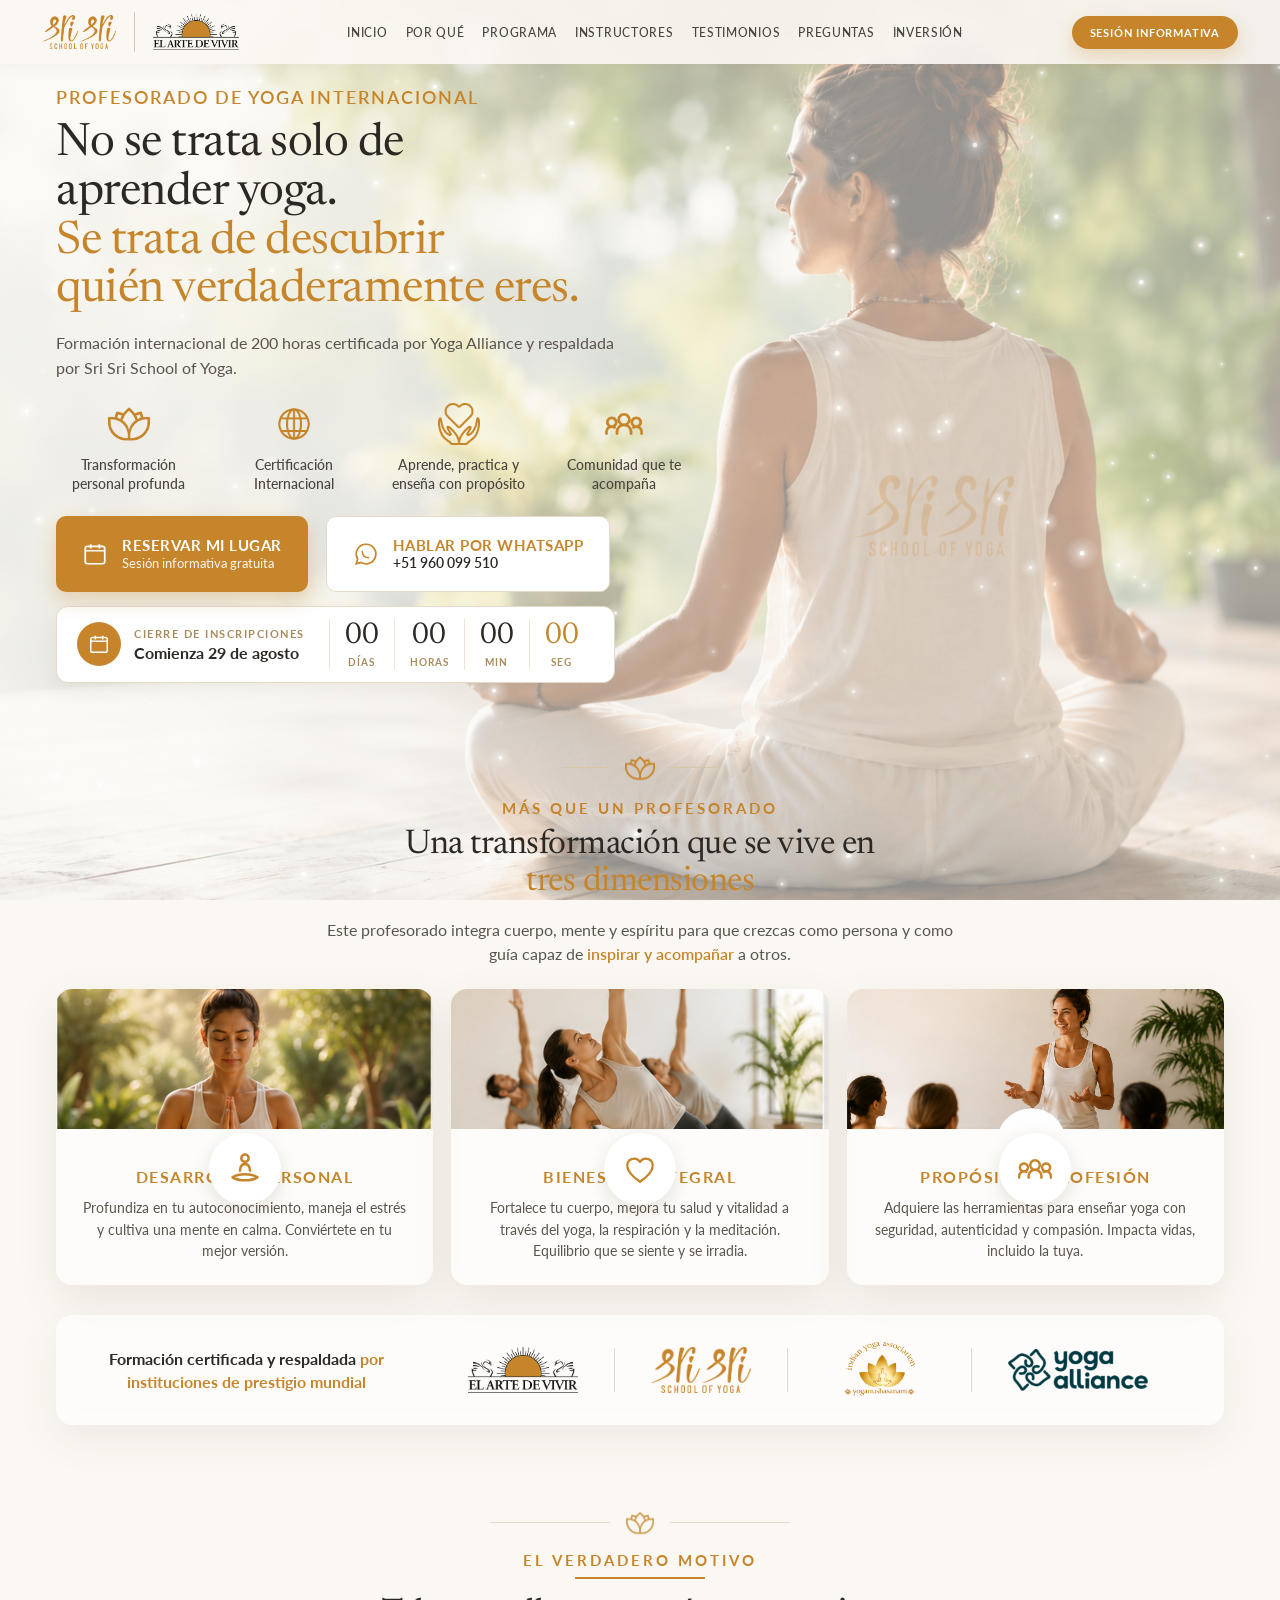
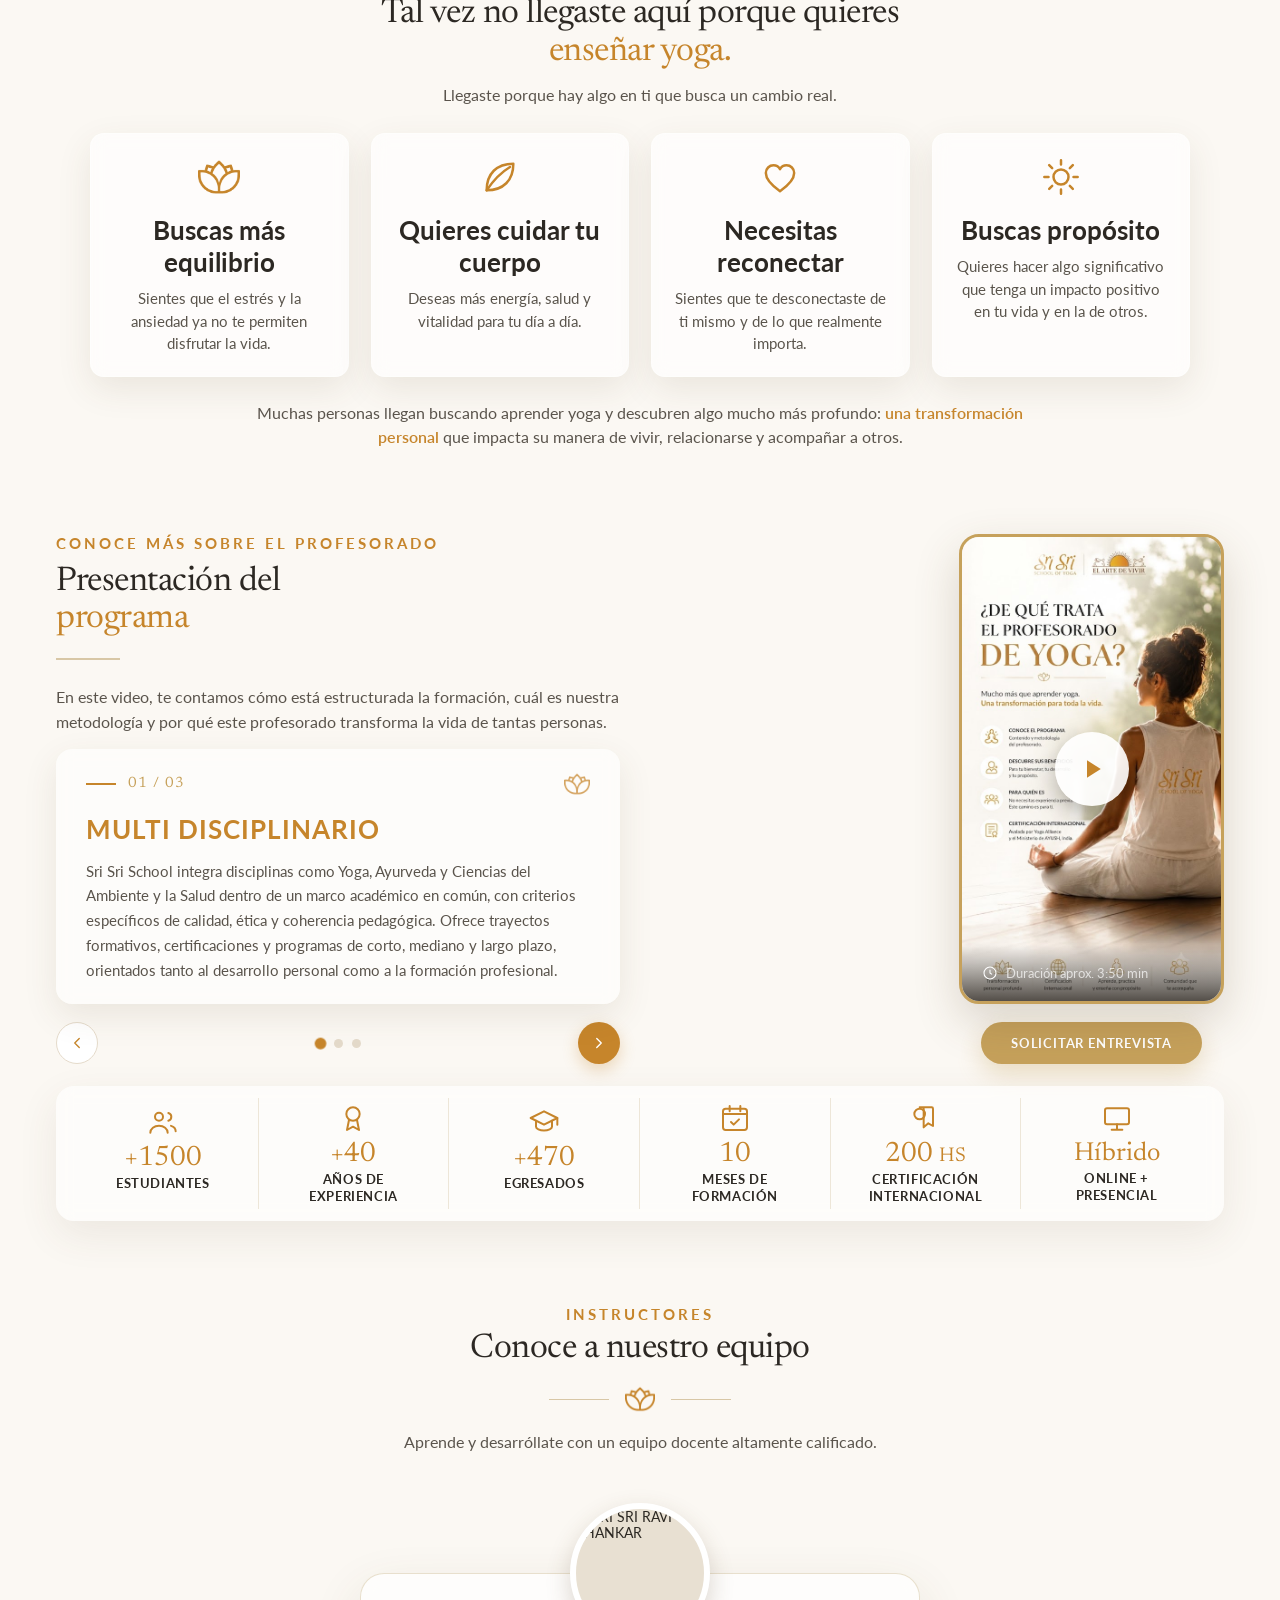
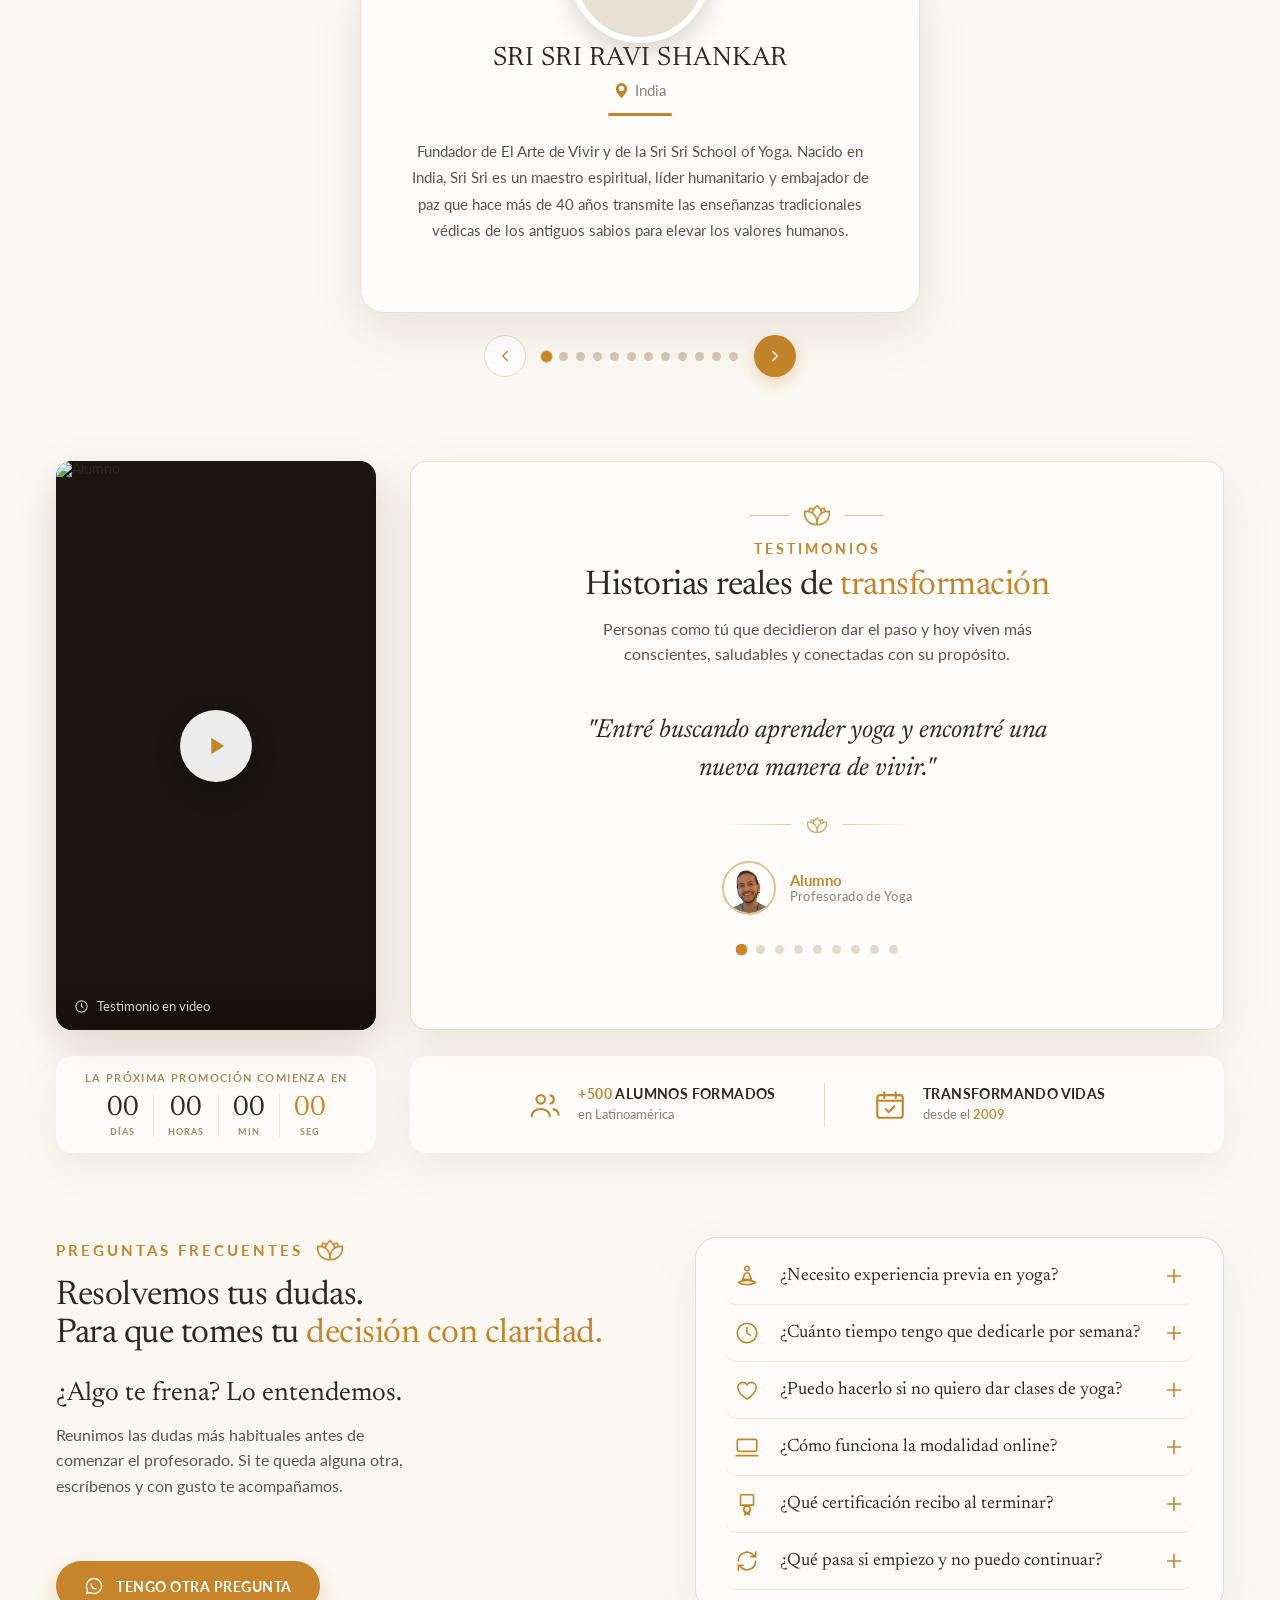
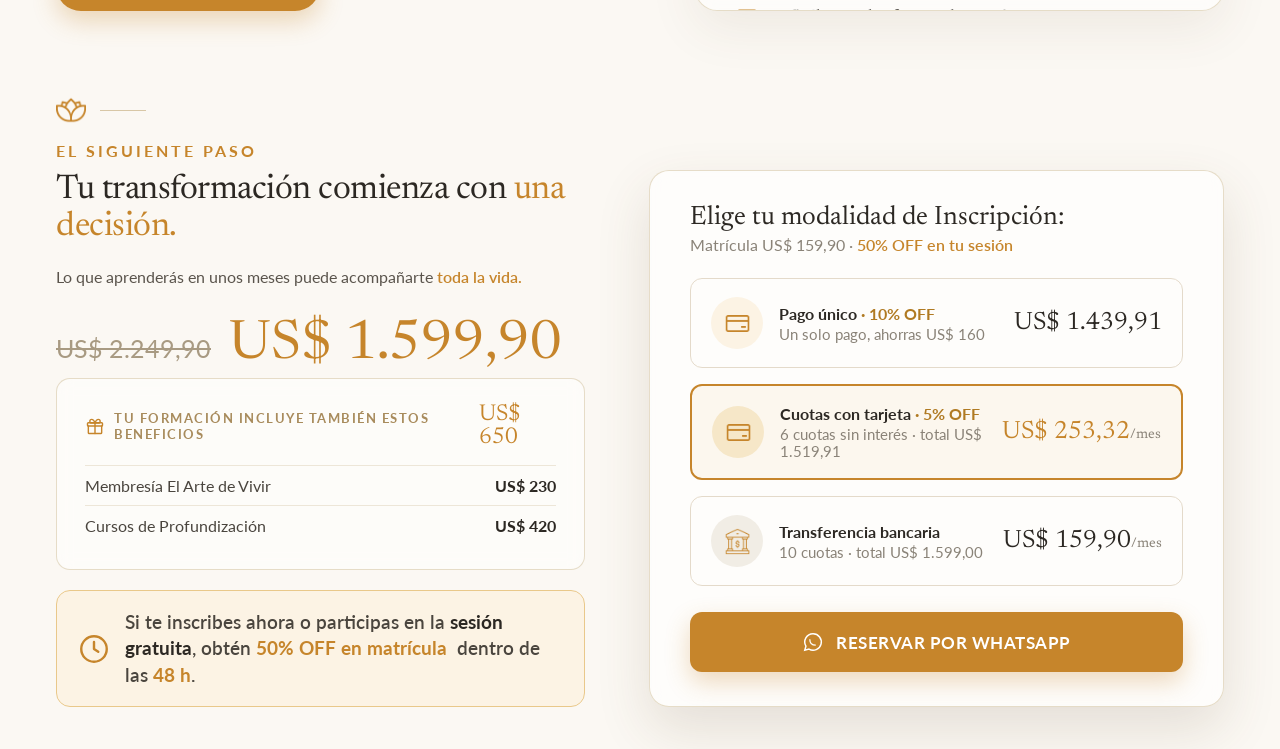
==== commit 2d50f025: "Prep for custom subpath domain (yoga.elartedevivir.org/profesorado-de-yoga-peru) Switch asset refere" ====
--- a/index.html
+++ b/index.html
@@ -8,11 +8,11 @@
 <link rel="preconnect" href="https://fonts.googleapis.com">
 <link rel="preconnect" href="https://fonts.gstatic.com" crossorigin>
 <link href="https://fonts.googleapis.com/css2?family=Newsreader:ital,opsz,wght@0,6..72,400;0,6..72,500;1,6..72,400&family=Lato:wght@400;700;900&family=Dancing+Script:wght@600;700&display=swap" rel="stylesheet">
-<link rel="stylesheet" href="assets/css/style.css">
+<link rel="stylesheet" href="/assets/css/style.css">
 </head>
 <body>
 <div aria-hidden="true" class="bg-fixed">
-  <video class="bg-video" autoplay loop muted playsinline poster="assets/images/fondo-mujer.png" src="assets/video/mujer-loop.mp4"></video>
+  <video class="bg-video" autoplay loop muted playsinline poster="/assets/images/fondo-mujer.png" src="/assets/video/mujer-loop.mp4"></video>
   <div class="bg-overlay"></div>
 </div>
 <canvas id="particle-bg"></canvas>
@@ -20,9 +20,9 @@
 <!-- NAV -->
 <nav class="site-nav">
   <div class="nav-brand" data-nav="__home">
-    <img src="assets/images/logo-gold.png" alt="Sri Sri School of Yoga" class="nav-logo-main">
+    <img src="/assets/images/logo-gold.png" alt="Sri Sri School of Yoga" class="nav-logo-main">
     <span class="nav-logo-extra nav-divider"></span>
-    <img class="nav-logo-extra" src="assets/images/arte-de-vivir.png" alt="El Arte de Vivir">
+    <img class="nav-logo-extra" src="/assets/images/arte-de-vivir.png" alt="El Arte de Vivir">
   </div>
   <div class="nav-links">
     <a href="#" class="nav-link" data-nav="__home">Inicio</a>
@@ -44,7 +44,7 @@
   <button class="mobile-close" data-action="toggle-menu" aria-label="Cerrar">
     <svg width="22" height="22" viewBox="0 0 24 24" fill="none" stroke="#2C2823" stroke-width="1.9" stroke-linecap="round"><path d="M6 6l12 12M18 6L6 18"></path></svg>
   </button>
-  <img src="assets/images/logo-gold.png" alt="Sri Sri School of Yoga" class="mobile-logo">
+  <img src="/assets/images/logo-gold.png" alt="Sri Sri School of Yoga" class="mobile-logo">
   <a href="#" class="mobile-link" data-nav="__home">Inicio</a>
   <a href="#" class="mobile-link" data-nav="El verdadero motivo">Por qué</a>
   <a href="#" class="mobile-link" data-nav="Presentación del programa">Programa</a>
@@ -70,19 +70,19 @@
     </p>
     <div class="hero-anim hero-benefits">
       <div class="hero-benefit">
-        <img src="assets/images/loto.png" alt="">
+        <img src="/assets/images/loto.png" alt="">
         <p>Transformación personal profunda</p>
       </div>
       <div class="hero-benefit">
-        <img src="assets/images/globo.png" alt="">
+        <img src="/assets/images/globo.png" alt="">
         <p>Certificación Internacional</p>
       </div>
       <div class="hero-benefit">
-        <img src="assets/images/amor-cuidado.png" alt="">
+        <img src="/assets/images/amor-cuidado.png" alt="">
         <p>Aprende, practica y enseña con propósito</p>
       </div>
       <div class="hero-benefit">
-        <img src="assets/images/comunidad.png" alt="">
+        <img src="/assets/images/comunidad.png" alt="">
         <p>Comunidad que te acompaña</p>
       </div>
     </div>
@@ -124,7 +124,7 @@
     <div class="reveal center-head">
       <div class="loto-divider">
         <span class="hline-46"></span>
-        <img src="assets/images/loto.png" alt="" class="loto-30">
+        <img src="/assets/images/loto.png" alt="" class="loto-30">
         <span class="hline-46"></span>
       </div>
       <p class="eyebrow">MÁS QUE UN PROFESORADO</p>
@@ -133,7 +133,7 @@
     </div>
     <div class="cards-3">
       <div class="reveal card-3" data-reveal-delay="0" data-hover="transform: translateY(-8px); box-shadow: 0 22px 54px rgba(90,70,40,0.16);">
-        <img src="assets/images/s2-card1.png" alt="" class="card-3-img">
+        <img src="/assets/images/s2-card1.png" alt="" class="card-3-img">
         <div class="card-3-badge">
           <svg width="40" height="40" viewBox="0 0 24 24" fill="none" stroke="#C6852B" stroke-width="1.5" stroke-linecap="round" stroke-linejoin="round"><circle cx="12" cy="5.5" r="2.2"></circle><path d="M12 9c-1.3 0-2.4.9-2.7 2.2L9 13"></path><path d="M12 9c1.3 0 2.4.9 2.7 2.2L15 13"></path><path d="M4.5 17c2-1.2 4.5-1.8 7.5-1.8s5.5.6 7.5 1.8c-2 1.2-4.5 1.8-7.5 1.8s-5.5-.6-7.5-1.8z"></path></svg>
         </div>
@@ -143,7 +143,7 @@
         </div>
       </div>
       <div class="reveal card-3" data-reveal-delay="140" data-hover="transform: translateY(-8px); box-shadow: 0 22px 54px rgba(90,70,40,0.16);">
-        <img src="assets/images/s2-card2.png" alt="" class="card-3-img">
+        <img src="/assets/images/s2-card2.png" alt="" class="card-3-img">
         <div class="card-3-badge">
           <svg width="36" height="36" viewBox="0 0 24 24" fill="none" stroke="#C6852B" stroke-width="1.5" stroke-linecap="round" stroke-linejoin="round"><path d="M12 20.5C7 17 3.5 13.8 3.5 9.6 3.5 6.9 5.6 5 8.1 5c1.7 0 3.1.9 3.9 2.3C12.8 5.9 14.2 5 15.9 5c2.5 0 4.6 1.9 4.6 4.6 0 4.2-3.5 7.4-8.5 10.9z"></path></svg>
         </div>
@@ -153,9 +153,9 @@
         </div>
       </div>
       <div class="reveal card-3" data-reveal-delay="280" data-hover="transform: translateY(-8px); box-shadow: 0 22px 54px rgba(90,70,40,0.16);">
-        <img src="assets/images/s2-card3.png" alt="" class="card-3-img">
+        <img src="/assets/images/s2-card3.png" alt="" class="card-3-img">
         <div class="card-3-badge">
-          <img src="assets/images/comunidad.png" alt="" class="badge-img">
+          <img src="/assets/images/comunidad.png" alt="" class="badge-img">
         </div>
         <div class="card-3-body">
           <h3 class="card-3-title">PROPÓSITO Y PROFESIÓN</h3>
@@ -166,13 +166,13 @@
     <div class="reveal cert-bar">
       <div class="cert-lead">Formación certificada y respaldada <span class="accent">por instituciones de prestigio mundial</span></div>
       <div class="cert-logos">
-        <img src="assets/images/arte-de-vivir.png" alt="El Arte de Vivir" class="cert-logo-46">
+        <img src="/assets/images/arte-de-vivir.png" alt="El Arte de Vivir" class="cert-logo-46">
         <span class="vline-44"></span>
-        <img src="assets/images/logo-gold.png" alt="Sri Sri School of Yoga" class="cert-logo-46">
+        <img src="/assets/images/logo-gold.png" alt="Sri Sri School of Yoga" class="cert-logo-46">
         <span class="vline-44"></span>
-        <img src="assets/images/indian-yoga-association.png" alt="Indian Yoga Association" class="cert-logo-74">
+        <img src="/assets/images/indian-yoga-association.png" alt="Indian Yoga Association" class="cert-logo-74">
         <span class="vline-44"></span>
-        <img src="assets/images/yoga-alliance.webp" alt="Yoga Alliance" class="cert-logo-42">
+        <img src="/assets/images/yoga-alliance.webp" alt="Yoga Alliance" class="cert-logo-42">
       </div>
     </div>
   </div>
@@ -182,7 +182,7 @@
 <section data-screen-label="Motivo profundo" class="sec sec-3">
   <div class="reveal loto-divider loto-divider-wide">
     <span class="hline-120"></span>
-    <img src="assets/images/loto.png" alt="" class="loto-28">
+    <img src="/assets/images/loto.png" alt="" class="loto-28">
     <span class="hline-120"></span>
   </div>
   <div class="reveal sec3-head">
@@ -193,7 +193,7 @@
   </div>
   <div class="cards-4">
     <div class="reveal card-4" data-reveal-delay="0" data-hover="transform: translateY(-8px); box-shadow: 0 22px 54px rgba(90,70,40,0.18);">
-      <div class="card-4-icon"><img src="assets/images/loto.png" alt="" class="loto-42"></div>
+      <div class="card-4-icon"><img src="/assets/images/loto.png" alt="" class="loto-42"></div>
       <h3 class="card-4-title">Buscas más equilibrio</h3>
       <p class="card-4-text">Sientes que el estrés y la ansiedad ya no te permiten disfrutar la vida.</p>
     </div>
@@ -234,7 +234,7 @@
                 <span class="prog-card-tick"></span>
                 <span class="prog-card-num" id="prog-num">01 / 03</span>
               </div>
-              <img src="assets/images/loto.png" alt="" class="prog-card-loto">
+              <img src="/assets/images/loto.png" alt="" class="prog-card-loto">
             </div>
             <h3 class="prog-card-title" id="prog-title">MULTI DISCIPLINARIO</h3>
             <p class="prog-card-text" id="prog-body">Sri Sri School integra disciplinas como Yoga, Ayurveda y Ciencias del Ambiente y la Salud dentro de un marco académico en común, con criterios específicos de calidad, ética y coherencia pedagógica. Ofrece trayectos formativos, certificaciones y programas de corto, mediano y largo plazo, orientados tanto al desarrollo personal como a la formación profesional.</p>
@@ -251,7 +251,7 @@
         </button>
       </div>
       <div class="reveal prog-video" id="prog-video" data-reveal-delay="240" data-video-url="https://player.cloudinary.com/embed/?cloud_name=duczzabnr&public_id=SSYS-video_intro_1_-Compresi%C3%B3n_de_v%C3%ADdeo-20260702-121726_t40fb8&autoplay=true&muted=false" data-action="play-prog-video">
-        <img src="assets/images/video-poster-programa.png" alt="Video de presentación" class="prog-video-poster">
+        <img src="/assets/images/video-poster-programa.png" alt="Video de presentación" class="prog-video-poster">
         <div class="prog-video-play"><div class="prog-play-circle"><svg width="30" height="30" viewBox="0 0 24 24" fill="#C6852B"><path d="M8 5v14l11-7z"></path></svg></div></div>
         <div class="prog-video-caption">
           <div class="prog-video-caption-inner"><svg width="16" height="16" viewBox="0 0 24 24" fill="none" stroke="#fff" stroke-width="1.6"><circle cx="12" cy="12" r="9"></circle><path d="M12 7v5l3 2"></path></svg>Duración aprox. 3:50 min</div>
@@ -303,7 +303,7 @@
     <h2 class="h2-serif">Conoce a nuestro equipo</h2>
     <div class="loto-divider inst-loto">
       <span class="hline-60"></span>
-      <img src="assets/images/loto.png" alt="" class="loto-30">
+      <img src="/assets/images/loto.png" alt="" class="loto-30">
       <span class="hline-60"></span>
     </div>
     <p class="lead inst-lead">Aprende y desarróllate con un equipo docente altamente calificado.</p>
@@ -348,7 +348,7 @@
         <div class="tsm-card-head">
           <div class="loto-divider tsm-loto">
             <span class="hline-40"></span>
-            <img src="assets/images/loto.png" alt="" class="loto-26">
+            <img src="/assets/images/loto.png" alt="" class="loto-26">
             <span class="hline-40"></span>
           </div>
           <p class="eyebrow tsm-eyebrow">TESTIMONIOS</p>
@@ -358,7 +358,7 @@
         <p class="tsm-quote" id="tsm-quote"></p>
         <div class="loto-divider tsm-quote-div">
           <span class="hline-grad-r"></span>
-          <img src="assets/images/loto.png" alt="" class="loto-20">
+          <img src="/assets/images/loto.png" alt="" class="loto-20">
           <span class="hline-grad-l"></span>
         </div>
         <div class="tsm-person">
@@ -405,7 +405,7 @@
     <div class="reveal faq-left">
       <div class="faq-eyebrow-row">
         <p class="eyebrow faq-eyebrow">PREGUNTAS FRECUENTES</p>
-        <img src="assets/images/loto.png" alt="" class="loto-26">
+        <img src="/assets/images/loto.png" alt="" class="loto-26">
       </div>
       <h2 class="h2-serif faq-h2">Resolvemos tus dudas.<br>Para que tomes tu <span class="accent">decisión con claridad.</span></h2>
       <h3 class="faq-sub">¿Algo te frena? Lo entendemos.</h3>
@@ -425,7 +425,7 @@
 <section data-screen-label="Precios" class="sec sec-precios">
   <div class="precios-grid">
     <div class="reveal precios-left">
-      <div class="precios-loto"><img src="assets/images/loto.png" alt="" class="loto-30"><span class="hline-46"></span></div>
+      <div class="precios-loto"><img src="/assets/images/loto.png" alt="" class="loto-30"><span class="hline-46"></span></div>
       <p class="eyebrow">EL SIGUIENTE PASO</p>
       <h2 class="h2-serif precios-h2">Tu transformación comienza con <span class="accent">una decisión.</span></h2>
       <p class="precios-sub">Lo que aprenderás en unos meses puede acompañarte <span class="accent-b">toda la vida.</span></p>
@@ -451,7 +451,7 @@
       <p class="precios-right-sub">Matrícula US$ 159,90 · <span class="accent-b">50% OFF en tu sesión</span></p>
       <div class="pay-list">
         <div class="pay-row">
-          <span class="pay-ico pay-ico-cream"><img src="assets/images/tarjeta.png" alt="" class="pay-ico-img"></span>
+          <span class="pay-ico pay-ico-cream"><img src="/assets/images/tarjeta.png" alt="" class="pay-ico-img"></span>
           <div class="pay-row-text">
             <p class="pay-row-title">Pago único <span class="pay-off">· 10% OFF</span></p>
             <p class="pay-row-sub">Un solo pago, ahorras US$ 160</p>
@@ -459,7 +459,7 @@
           <span class="pay-price">US$ 1.439,91</span>
         </div>
         <div class="pay-row pay-row-featured">
-          <span class="pay-ico pay-ico-gold"><img src="assets/images/tarjeta.png" alt="" class="pay-ico-img"></span>
+          <span class="pay-ico pay-ico-gold"><img src="/assets/images/tarjeta.png" alt="" class="pay-ico-img"></span>
           <div class="pay-row-text">
             <p class="pay-row-title">Cuotas con tarjeta <span class="pay-off">· 5% OFF</span></p>
             <p class="pay-row-sub">6 cuotas sin interés · total US$ 1.519,91</p>
@@ -467,7 +467,7 @@
           <span class="pay-price accent">US$ 253,32<span class="pay-price-sm">/mes</span></span>
         </div>
         <div class="pay-row">
-          <span class="pay-ico pay-ico-grey"><img src="assets/images/bancario.png" alt="" class="pay-ico-img"></span>
+          <span class="pay-ico pay-ico-grey"><img src="/assets/images/bancario.png" alt="" class="pay-ico-img"></span>
           <div class="pay-row-text">
             <p class="pay-row-title">Transferencia bancaria</p>
             <p class="pay-row-sub">10 cuotas · total US$ 1.599,00</p>
@@ -544,6 +544,6 @@
   </div>
 </div>
 
-<script src="assets/js/script.js" defer></script>
+<script src="/assets/js/script.js" defer></script>
 </body>
 </html>
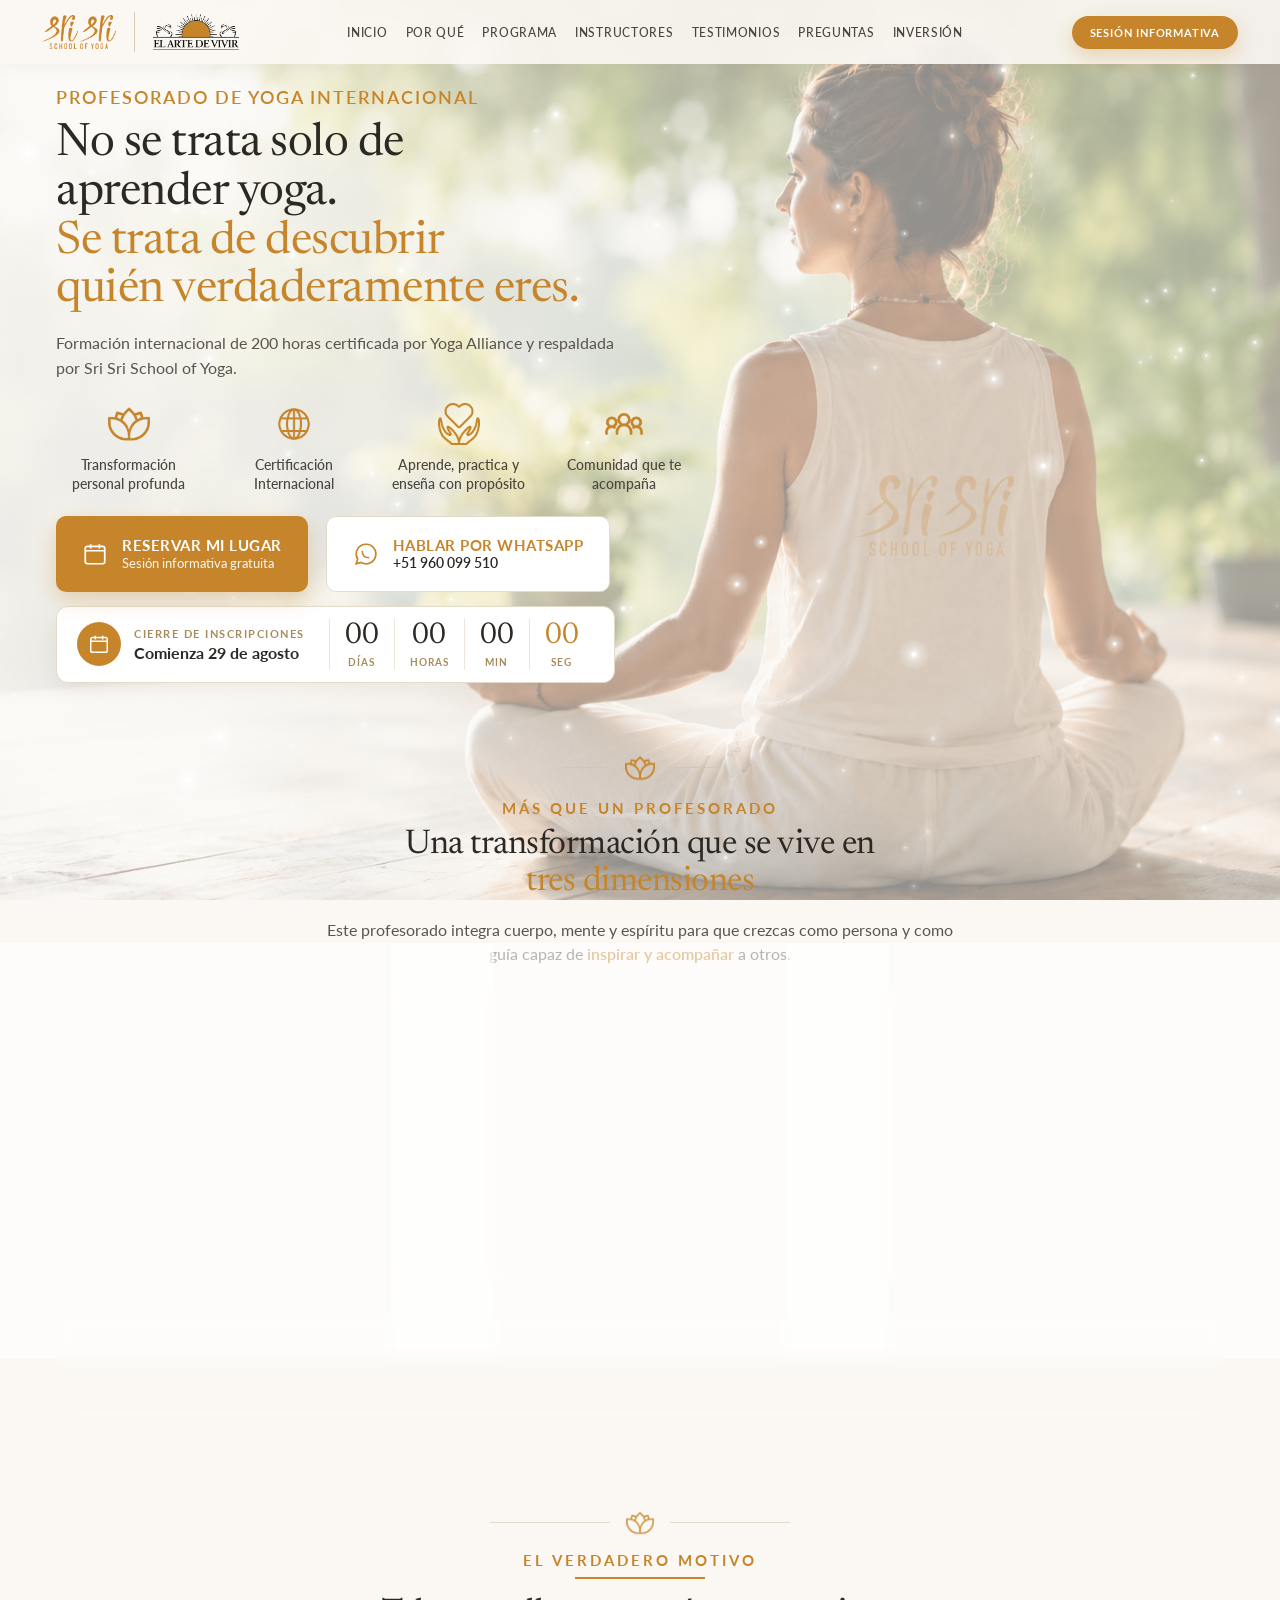
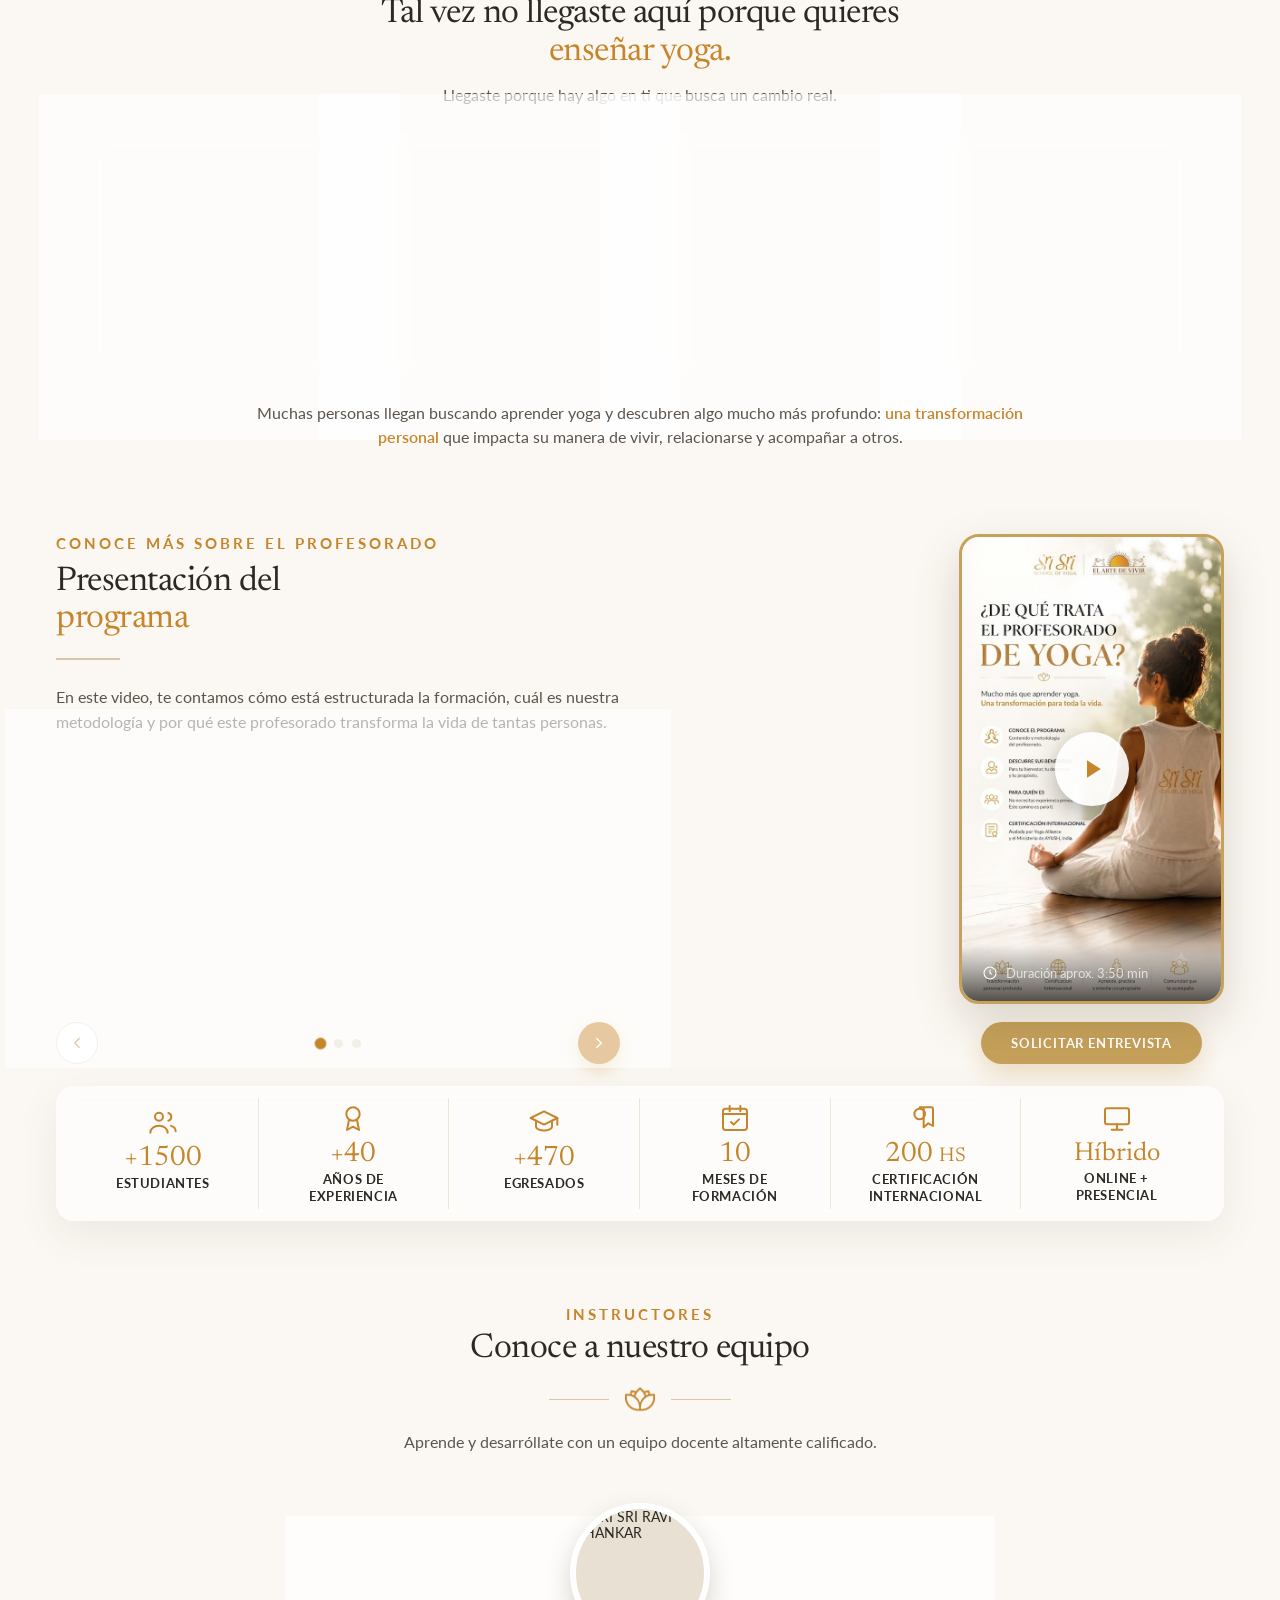
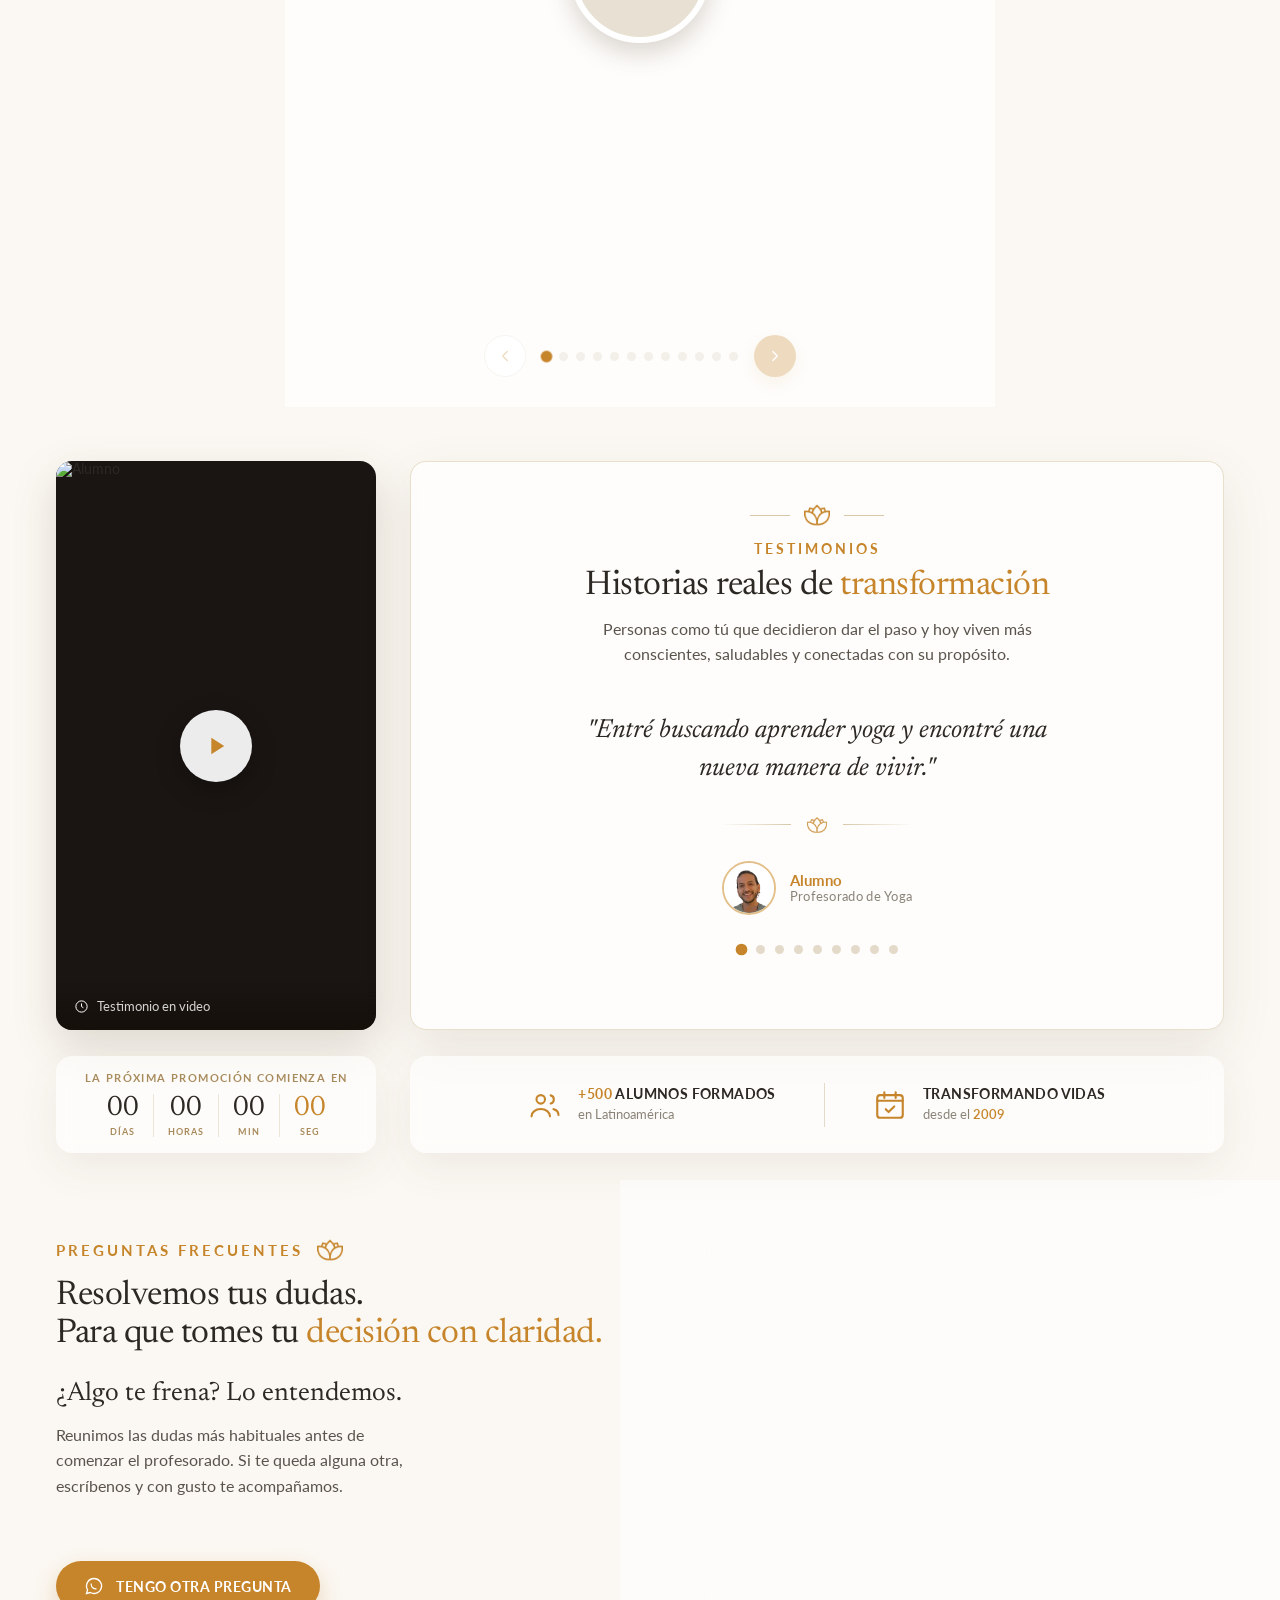
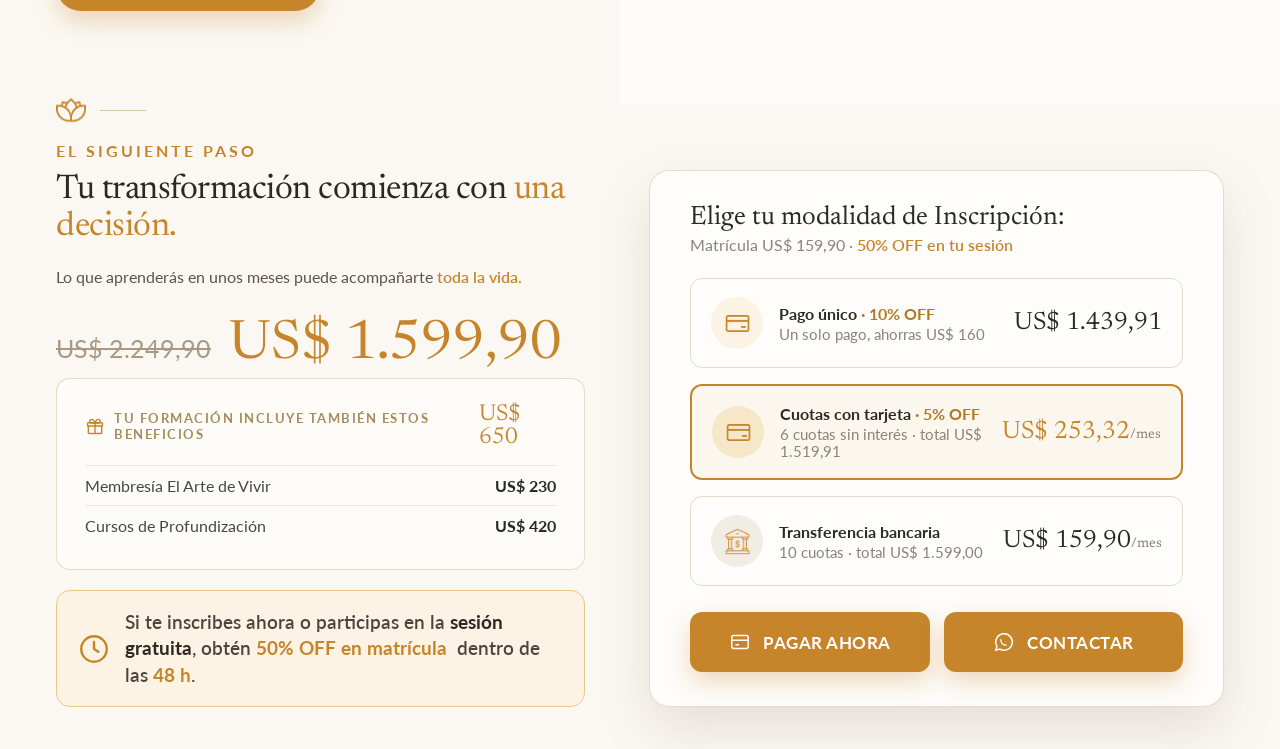
==== commit c64f393f: "Split the pricing section CTA into two buttons: Pagar ahora / Contactar "Pagar ahora" links directly" ====
--- a/index.html
+++ b/index.html
@@ -475,10 +475,16 @@
           <span class="pay-price">US$ 159,90<span class="pay-price-sm">/mes</span></span>
         </div>
       </div>
-      <a href="https://wa.link/07t7rg" target="_blank" rel="noopener" class="precios-cta" data-hover="background: #B57724;">
-        <svg width="22" height="22" viewBox="0 0 24 24" fill="none" stroke="#fff" stroke-width="1.6"><path d="M12 3a9 9 0 0 0-7.7 13.6L3 21l4.6-1.2A9 9 0 1 0 12 3z"></path><path d="M8.5 9c0 4 2.5 6.5 6.5 6.5" stroke-width="1.4"></path></svg>
-        RESERVAR POR WHATSAPP
-      </a>
+      <div class="precios-cta-row">
+        <a href="/pago/pagos_profesorado" class="precios-cta" data-hover="background: #B57724;">
+          <svg width="22" height="22" viewBox="0 0 24 24" fill="none" stroke="#fff" stroke-width="1.6"><rect x="3" y="5" width="18" height="14" rx="2"></rect><path d="M3 10h18M7 15h4"></path></svg>
+          PAGAR AHORA
+        </a>
+        <a href="https://wa.link/07t7rg" target="_blank" rel="noopener" class="precios-cta" data-hover="background: #B57724;">
+          <svg width="22" height="22" viewBox="0 0 24 24" fill="none" stroke="#fff" stroke-width="1.6"><path d="M12 3a9 9 0 0 0-7.7 13.6L3 21l4.6-1.2A9 9 0 1 0 12 3z"></path><path d="M8.5 9c0 4 2.5 6.5 6.5 6.5" stroke-width="1.4"></path></svg>
+          CONTACTAR
+        </a>
+      </div>
     </div>
   </div>
 </section>
--- a/assets/css/style.css
+++ b/assets/css/style.css
@@ -362,7 +362,8 @@
 .pay-price { font-family: 'Newsreader', serif; font-size: 25px; color: #2C2823; white-space: nowrap; }
 .pay-price.accent { color: #C6852B; }
 .pay-price-sm { font-size: 14px; color: #8A8378; }
-.precios-cta { display: flex; align-items: center; justify-content: center; gap: 12px; margin-top: 26px; background: #C6852B; color: #fff; font-size: 17px; font-weight: 700; letter-spacing: 0.5px; padding: 19px; border-radius: 12px; text-decoration: none; box-shadow: 0 10px 24px rgba(198,133,43,0.30); transition: all 0.3s ease; }
+.precios-cta-row { display: flex; gap: 14px; margin-top: 26px; }
+.precios-cta { display: flex; align-items: center; justify-content: center; gap: 12px; flex: 1; background: #C6852B; color: #fff; font-size: 17px; font-weight: 700; letter-spacing: 0.5px; padding: 19px; border-radius: 12px; text-decoration: none; box-shadow: 0 10px 24px rgba(198,133,43,0.30); transition: all 0.3s ease; white-space: nowrap; }
 .precios-cta:hover { background: #B57724; }
 
 /* ---------- Modal inscripción ---------- */
@@ -437,6 +438,7 @@
   .price-new { font-size: 44px; }
   .precios-grid { grid-template-columns: minmax(0, 1fr); }
   .precios-price { flex-wrap: wrap; row-gap: 4px; }
+  .precios-cta-row { flex-direction: column; }
   .hero-cd { flex-wrap: wrap; width: 100%; gap: 12px; justify-content: center; }
   .hero-actions-wrap { width: 100%; }
   .hero-btn-primary, .hero-btn-wa { width: 100%; }
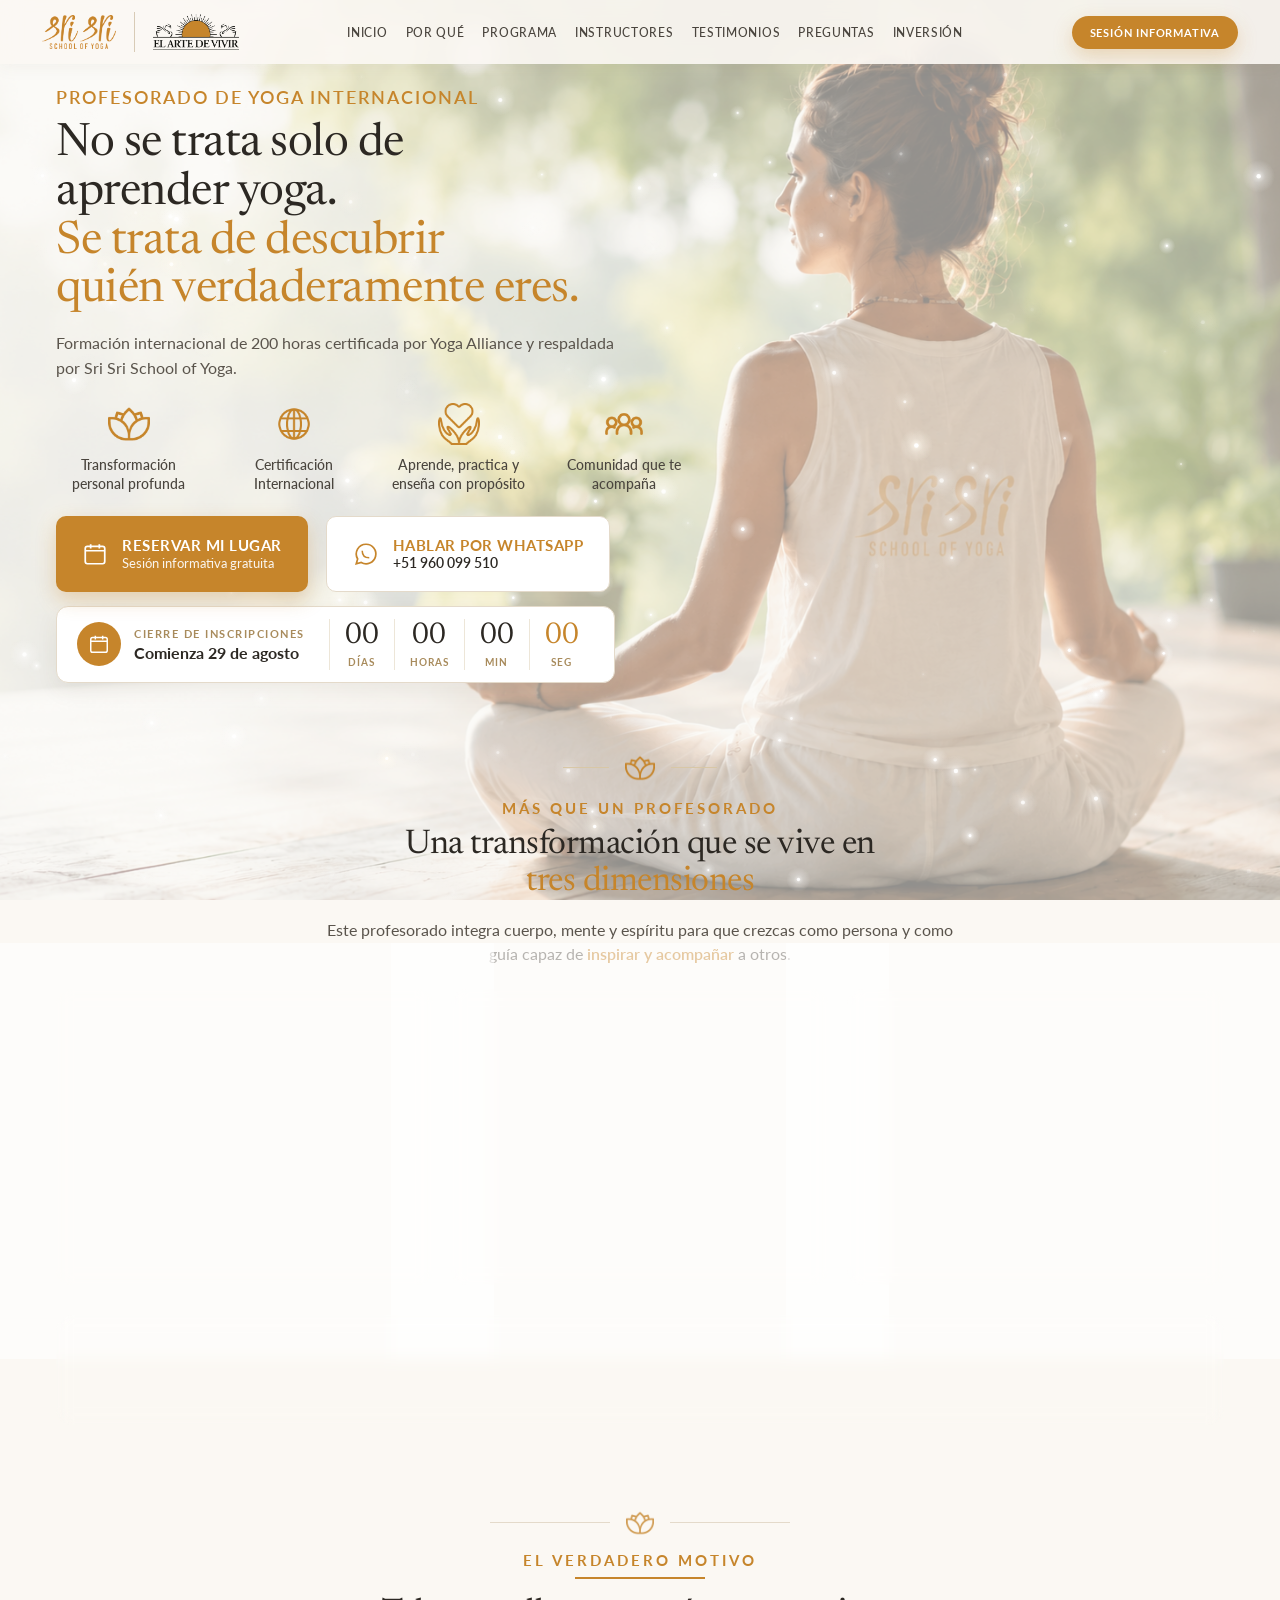
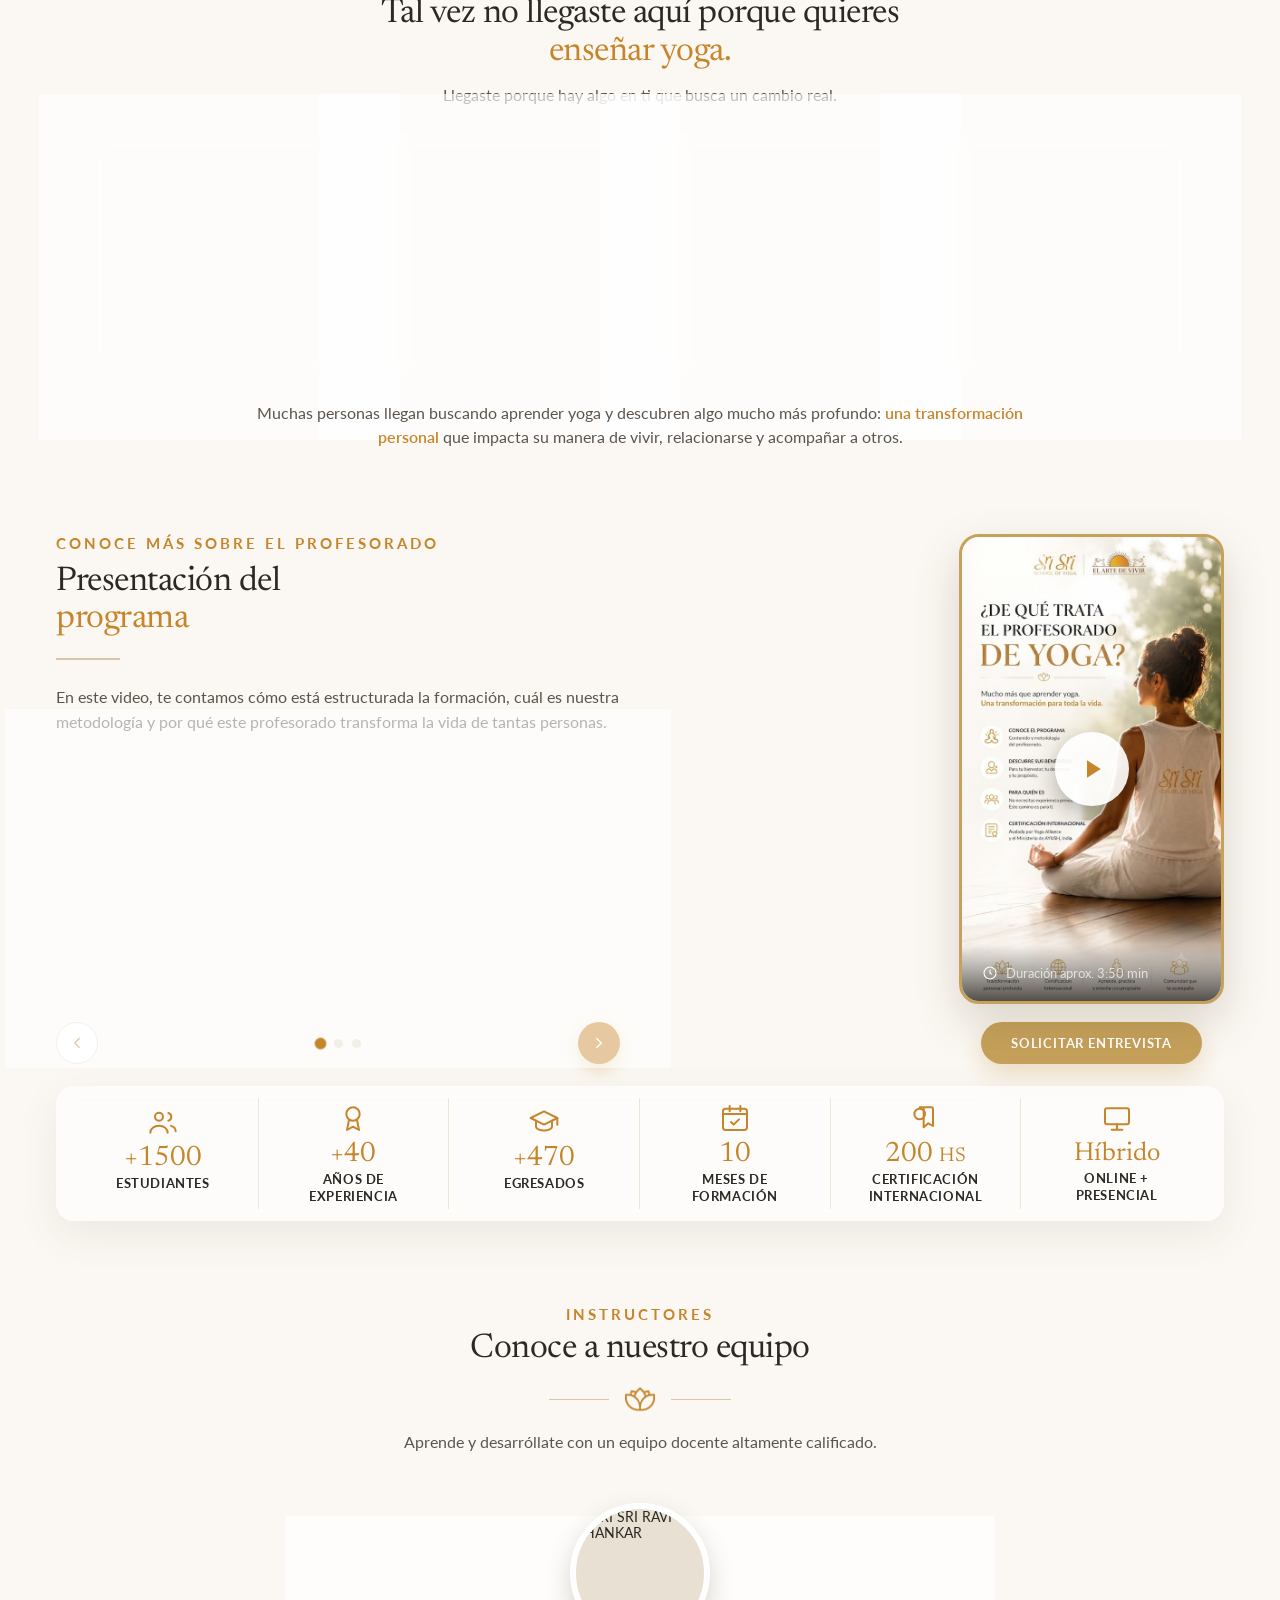
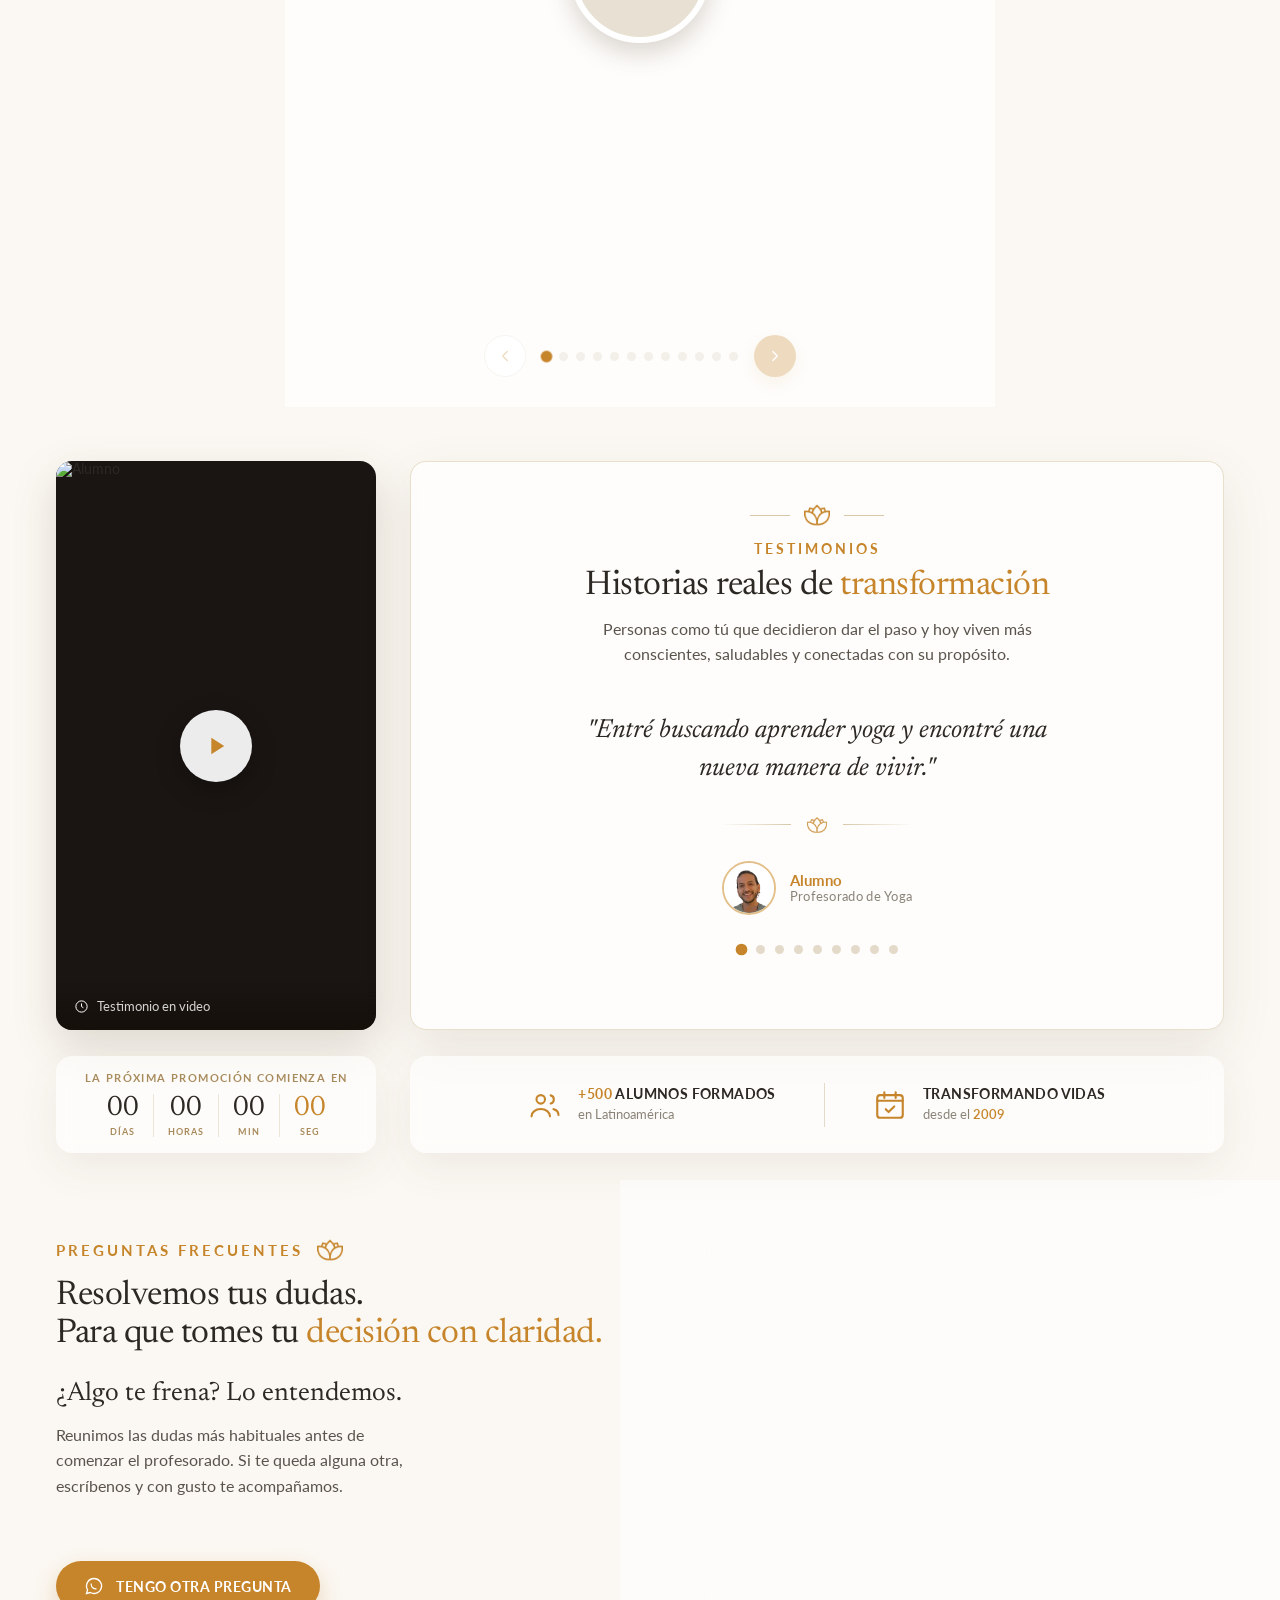
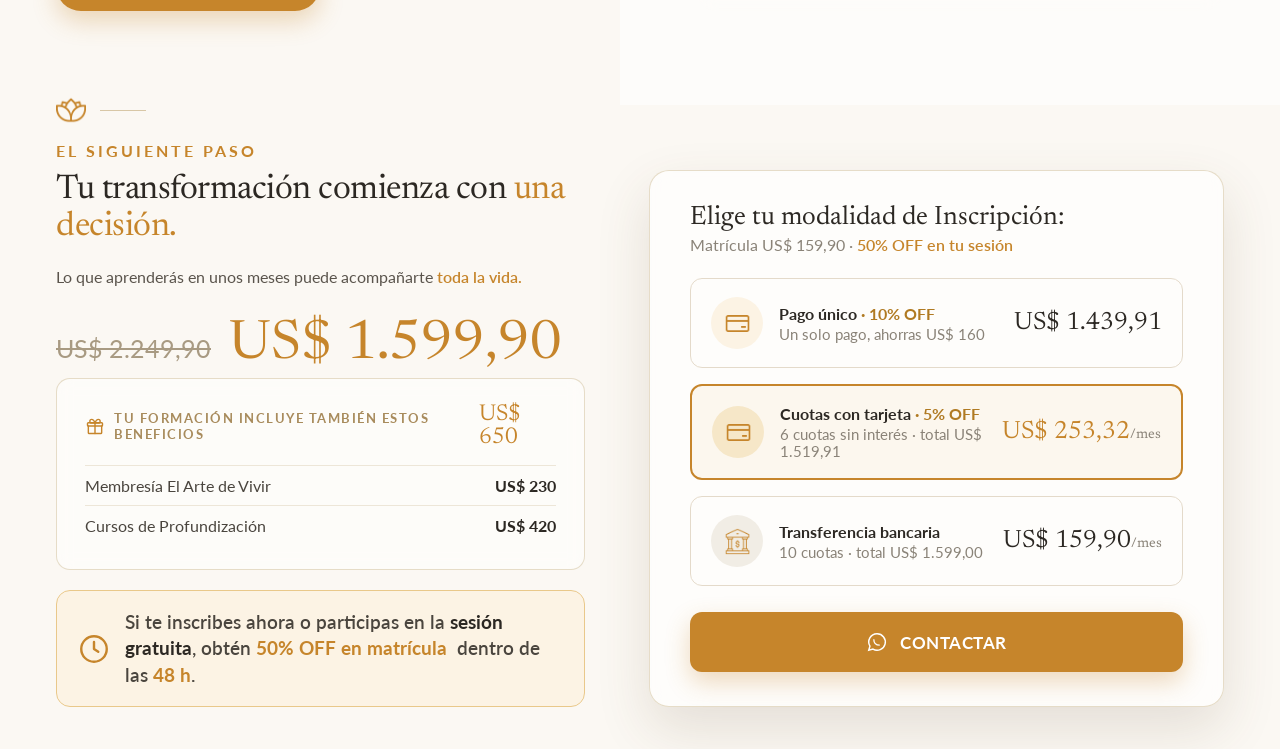
==== commit 05478fbb: "Revert pricing section back to a single CONTACTAR button Having both Pagar ahora and Contactar cause" ====
--- a/index.html
+++ b/index.html
@@ -475,16 +475,10 @@
           <span class="pay-price">US$ 159,90<span class="pay-price-sm">/mes</span></span>
         </div>
       </div>
-      <div class="precios-cta-row">
-        <a href="/pago/pagos_profesorado" class="precios-cta" data-hover="background: #B57724;">
-          <svg width="22" height="22" viewBox="0 0 24 24" fill="none" stroke="#fff" stroke-width="1.6"><rect x="3" y="5" width="18" height="14" rx="2"></rect><path d="M3 10h18M7 15h4"></path></svg>
-          PAGAR AHORA
-        </a>
-        <a href="https://wa.link/07t7rg" target="_blank" rel="noopener" class="precios-cta" data-hover="background: #B57724;">
-          <svg width="22" height="22" viewBox="0 0 24 24" fill="none" stroke="#fff" stroke-width="1.6"><path d="M12 3a9 9 0 0 0-7.7 13.6L3 21l4.6-1.2A9 9 0 1 0 12 3z"></path><path d="M8.5 9c0 4 2.5 6.5 6.5 6.5" stroke-width="1.4"></path></svg>
-          CONTACTAR
-        </a>
-      </div>
+      <a href="https://wa.link/07t7rg" target="_blank" rel="noopener" class="precios-cta" data-hover="background: #B57724;">
+        <svg width="22" height="22" viewBox="0 0 24 24" fill="none" stroke="#fff" stroke-width="1.6"><path d="M12 3a9 9 0 0 0-7.7 13.6L3 21l4.6-1.2A9 9 0 1 0 12 3z"></path><path d="M8.5 9c0 4 2.5 6.5 6.5 6.5" stroke-width="1.4"></path></svg>
+        CONTACTAR
+      </a>
     </div>
   </div>
 </section>
--- a/assets/css/style.css
+++ b/assets/css/style.css
@@ -362,8 +362,7 @@
 .pay-price { font-family: 'Newsreader', serif; font-size: 25px; color: #2C2823; white-space: nowrap; }
 .pay-price.accent { color: #C6852B; }
 .pay-price-sm { font-size: 14px; color: #8A8378; }
-.precios-cta-row { display: flex; gap: 14px; margin-top: 26px; }
-.precios-cta { display: flex; align-items: center; justify-content: center; gap: 12px; flex: 1; background: #C6852B; color: #fff; font-size: 17px; font-weight: 700; letter-spacing: 0.5px; padding: 19px; border-radius: 12px; text-decoration: none; box-shadow: 0 10px 24px rgba(198,133,43,0.30); transition: all 0.3s ease; white-space: nowrap; }
+.precios-cta { display: flex; align-items: center; justify-content: center; gap: 12px; margin-top: 26px; background: #C6852B; color: #fff; font-size: 17px; font-weight: 700; letter-spacing: 0.5px; padding: 19px; border-radius: 12px; text-decoration: none; box-shadow: 0 10px 24px rgba(198,133,43,0.30); transition: all 0.3s ease; }
 .precios-cta:hover { background: #B57724; }
 
 /* ---------- Modal inscripción ---------- */
@@ -438,7 +437,6 @@
   .price-new { font-size: 44px; }
   .precios-grid { grid-template-columns: minmax(0, 1fr); }
   .precios-price { flex-wrap: wrap; row-gap: 4px; }
-  .precios-cta-row { flex-direction: column; }
   .hero-cd { flex-wrap: wrap; width: 100%; gap: 12px; justify-content: center; }
   .hero-actions-wrap { width: 100%; }
   .hero-btn-primary, .hero-btn-wa { width: 100%; }
